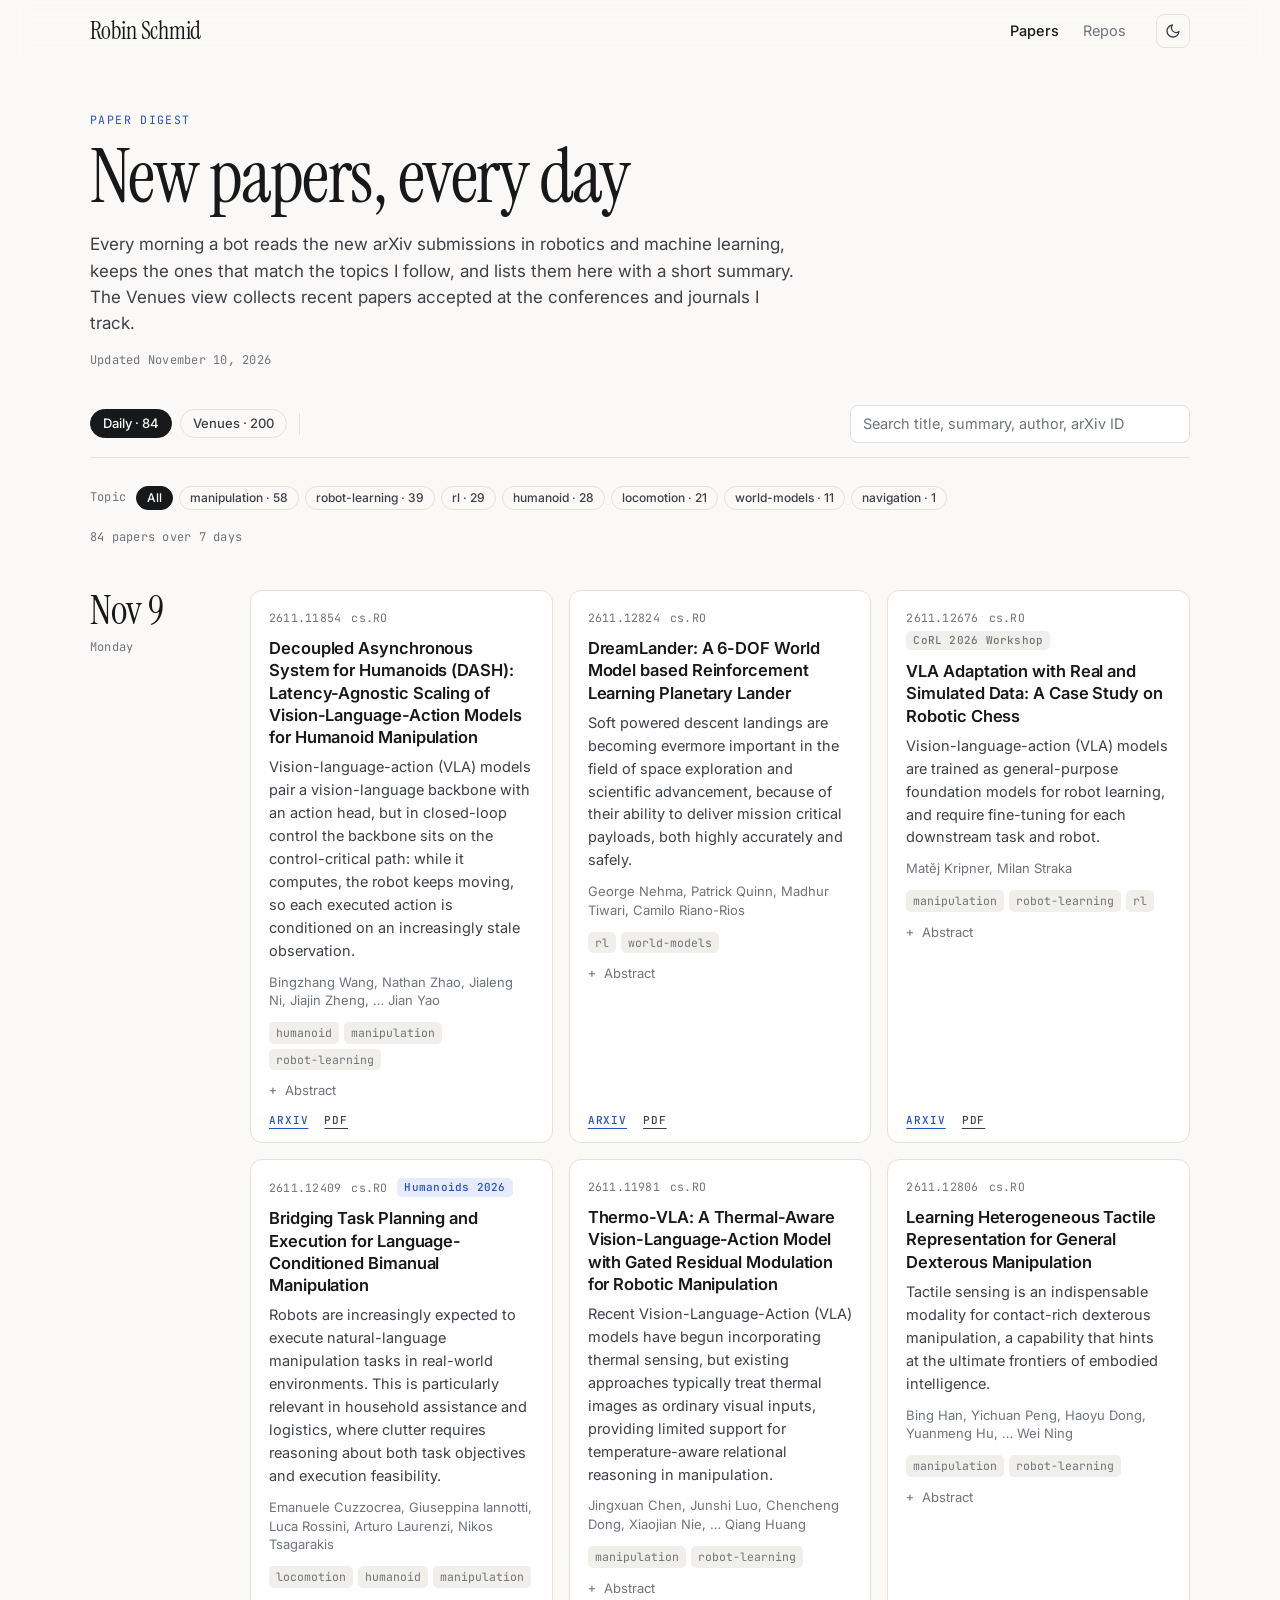
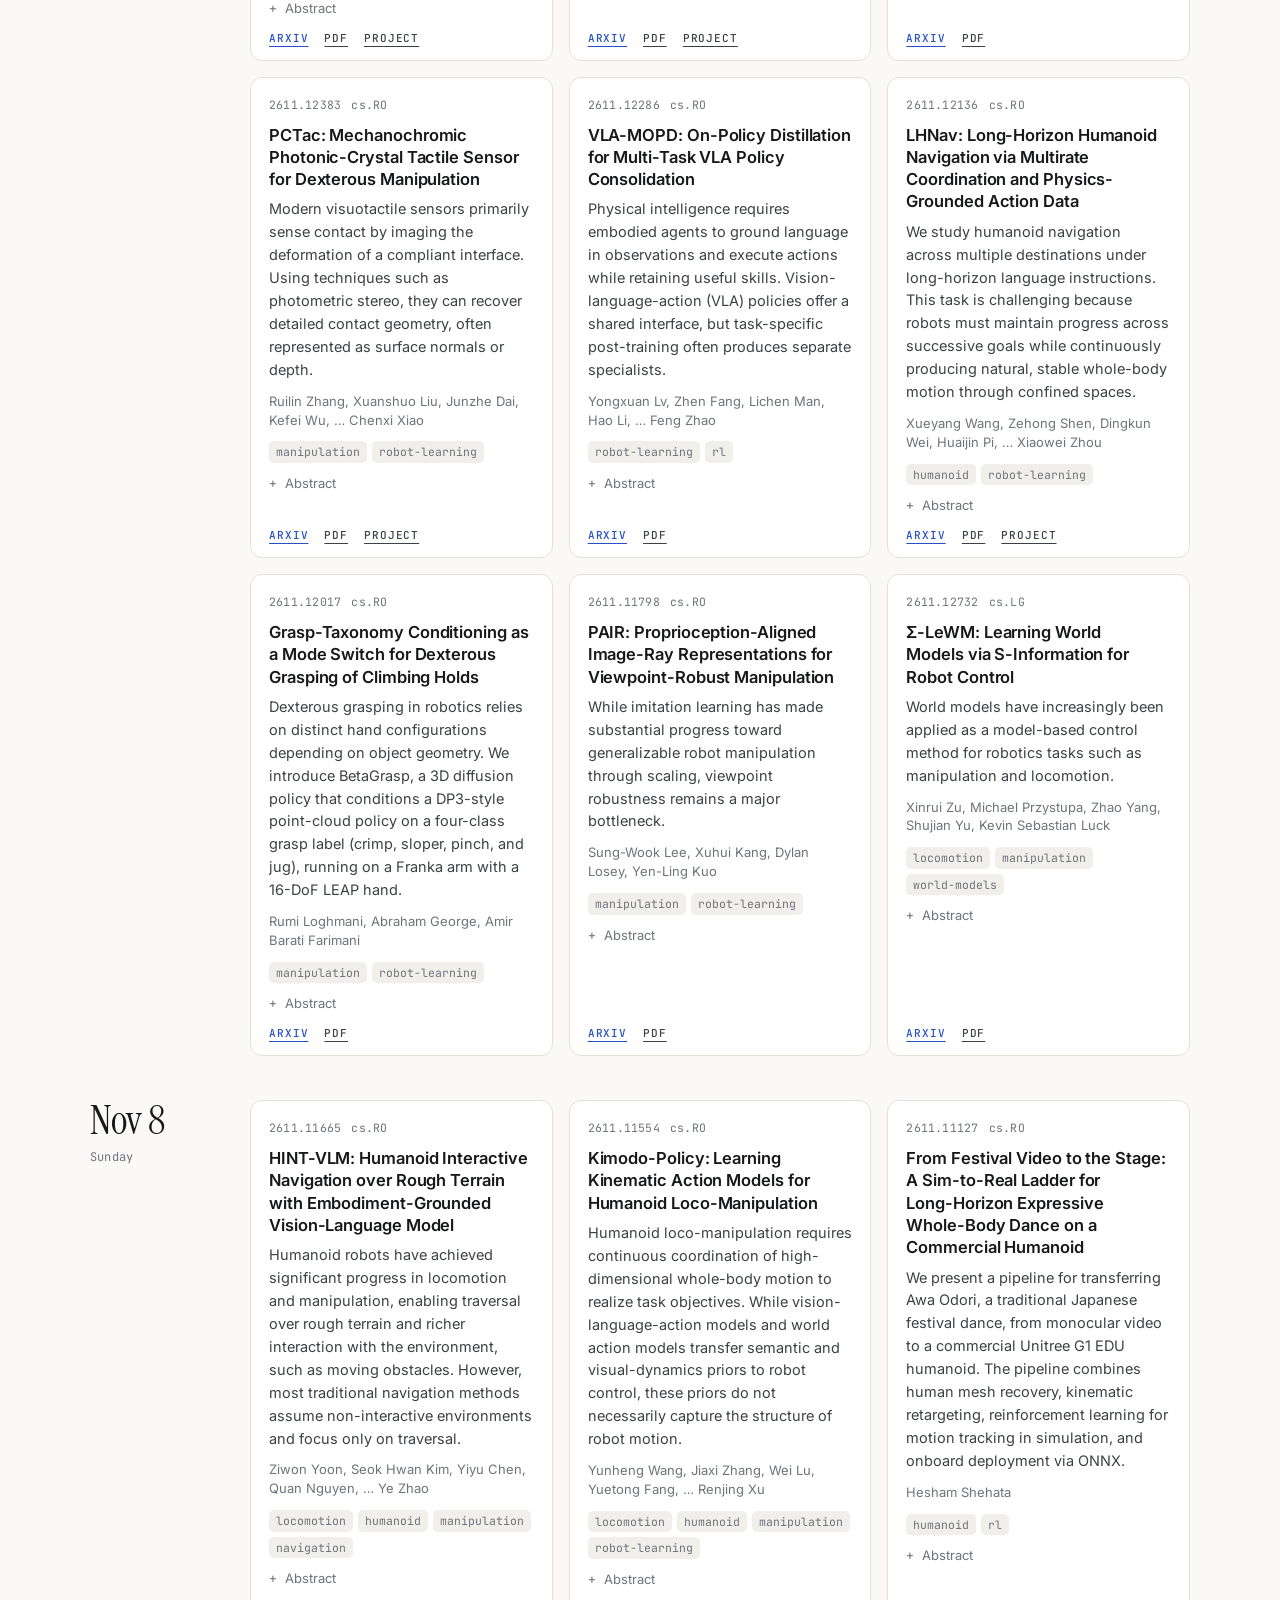
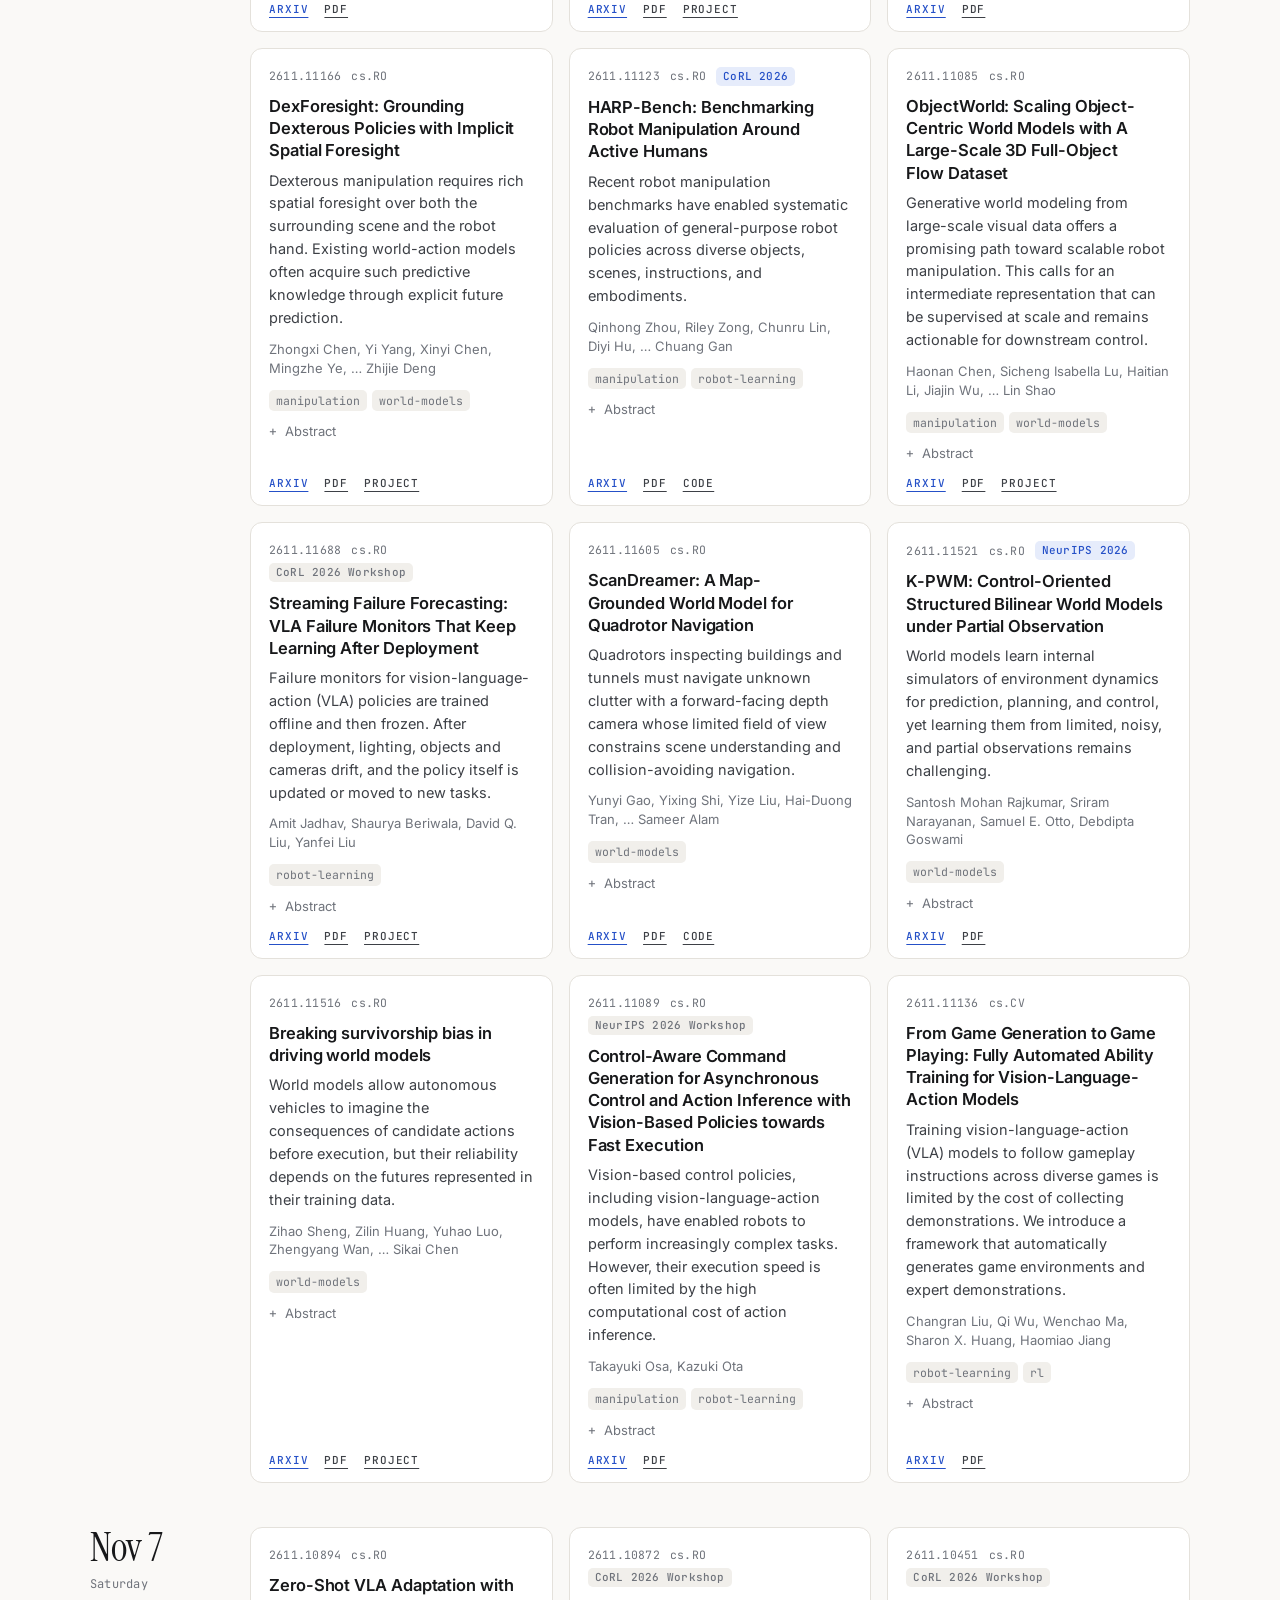
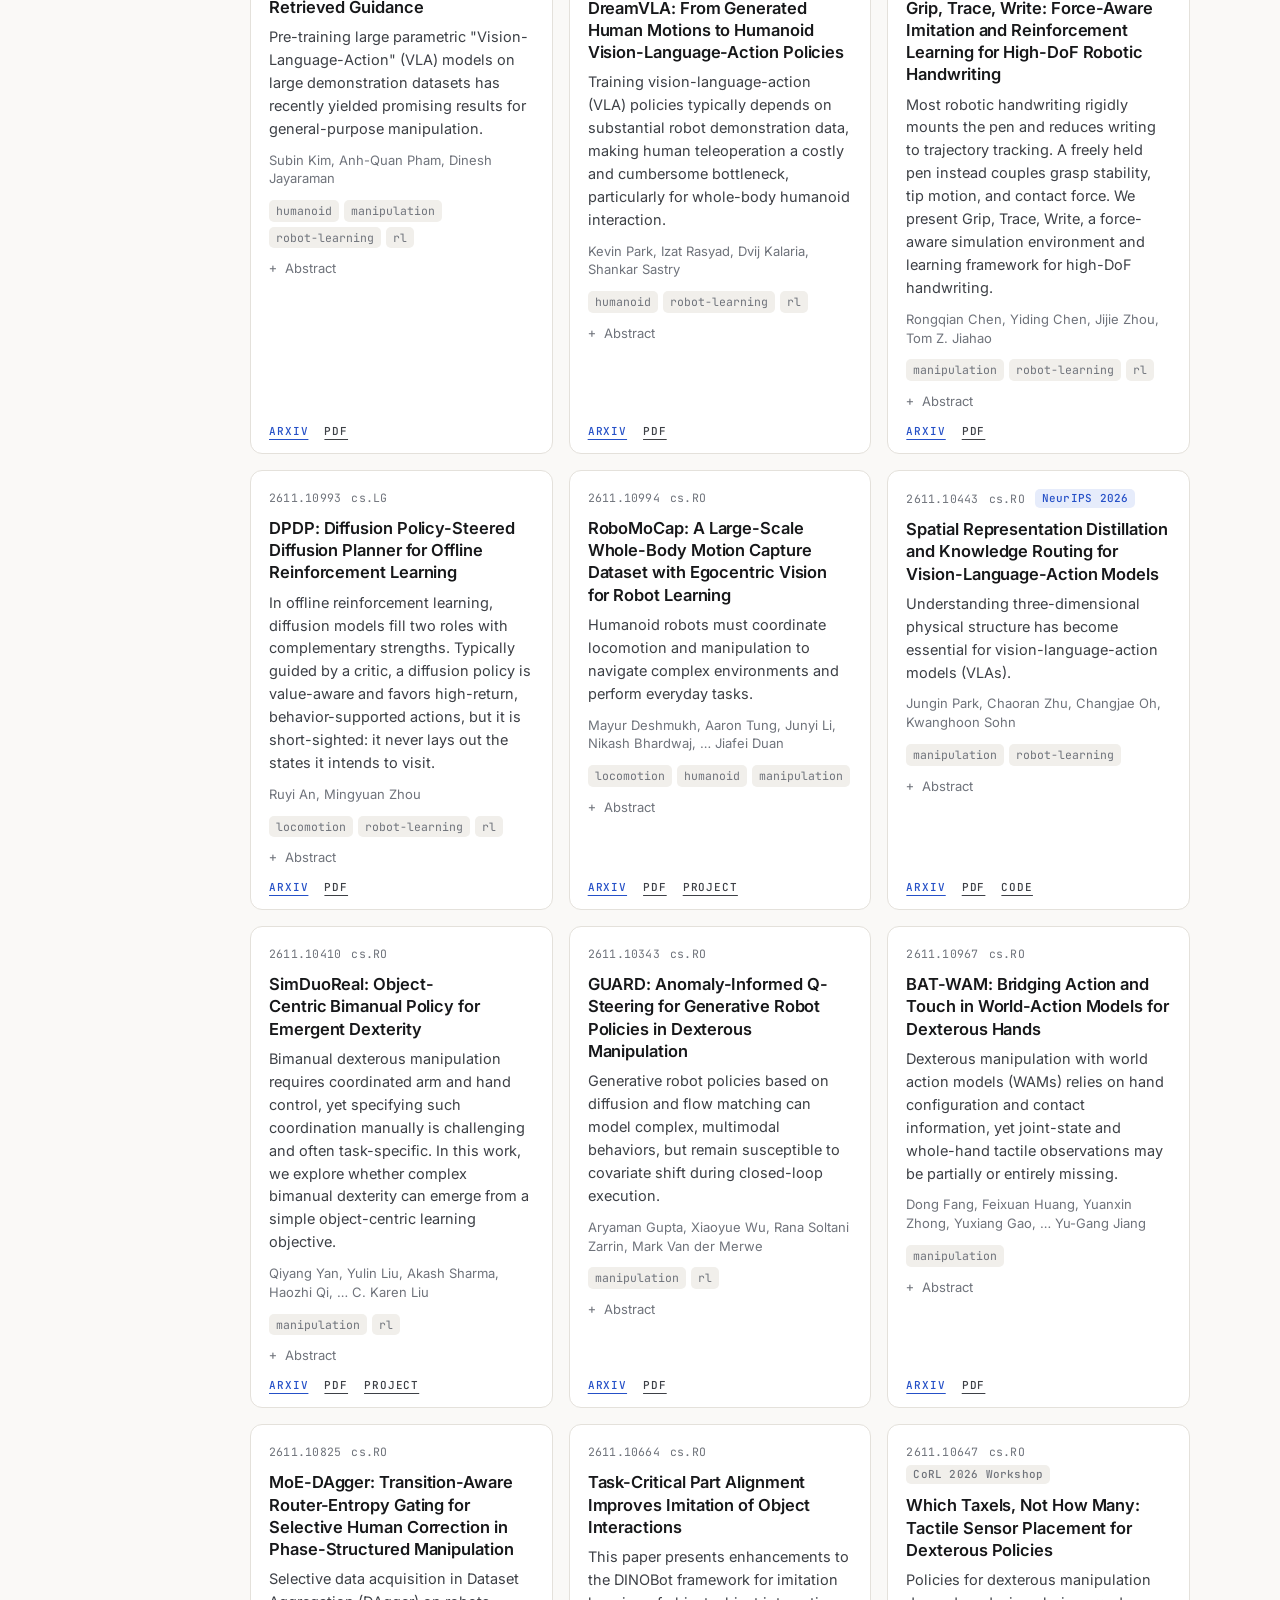
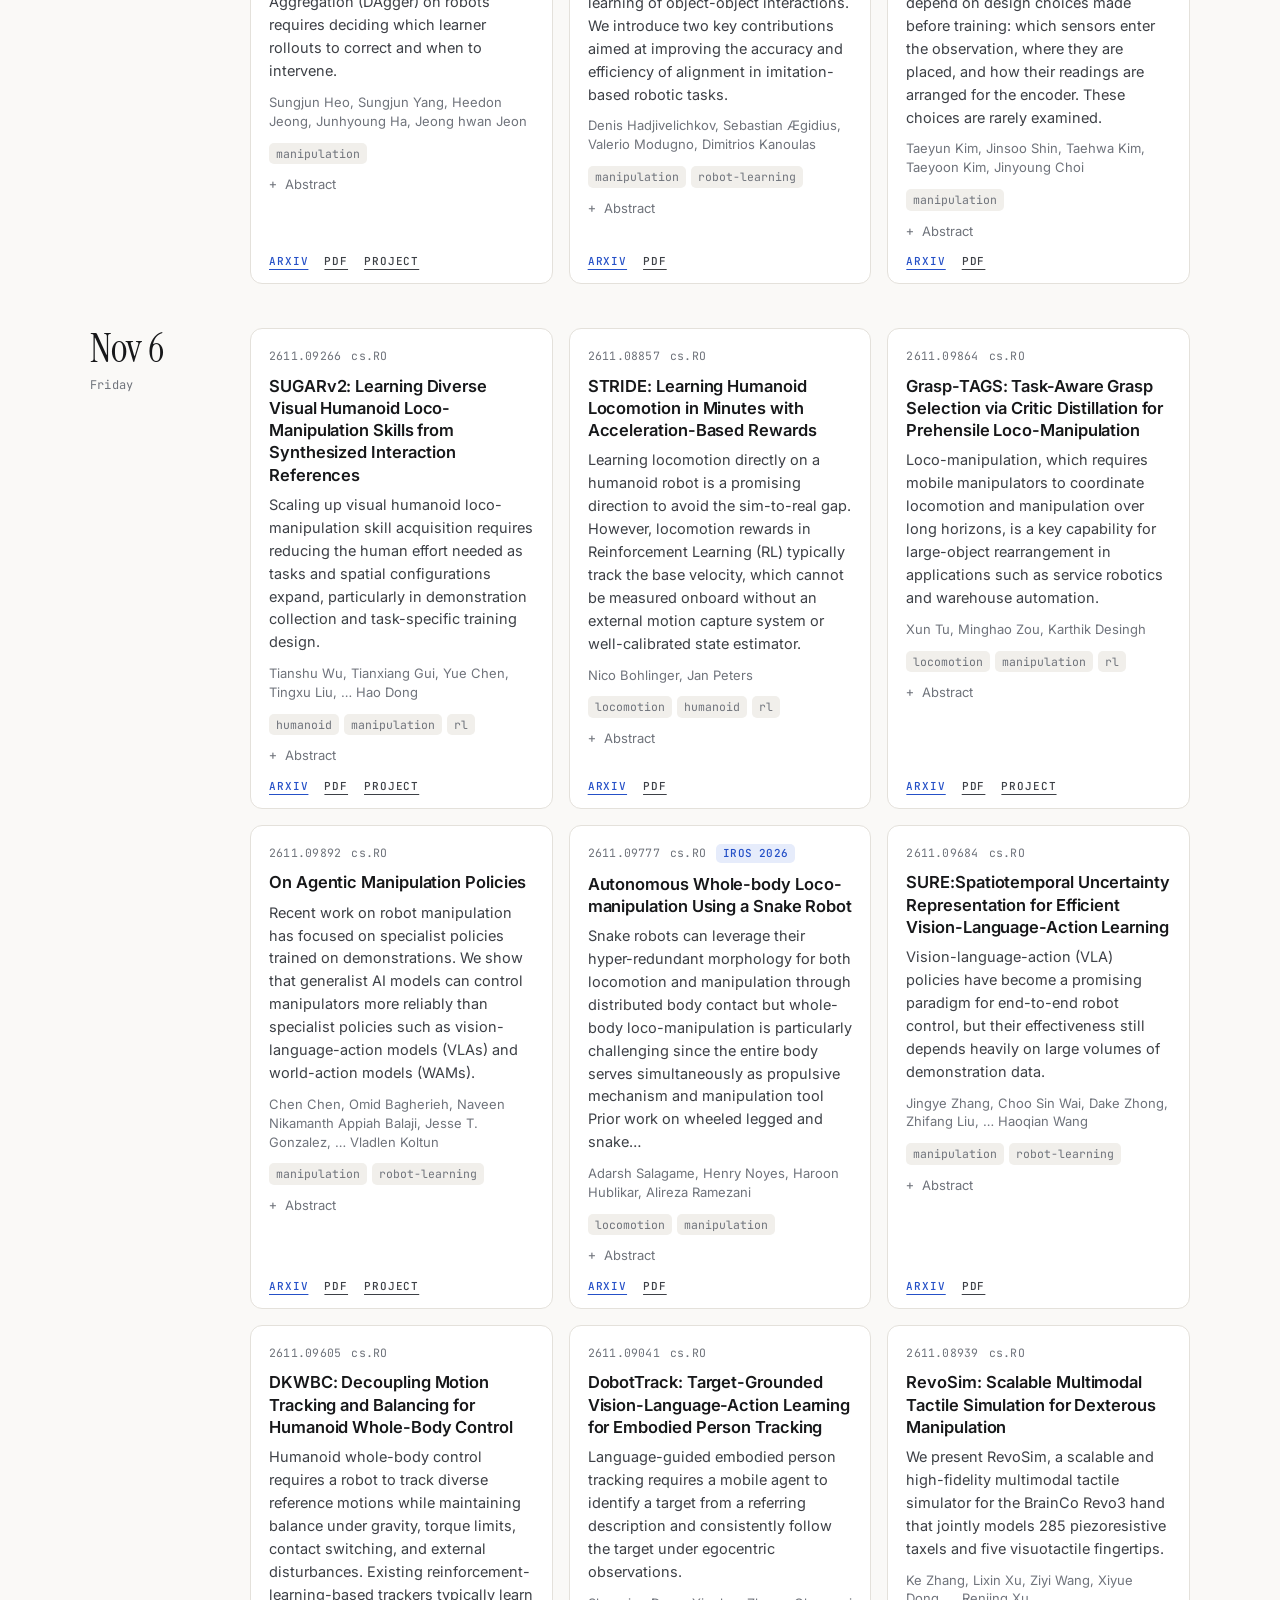
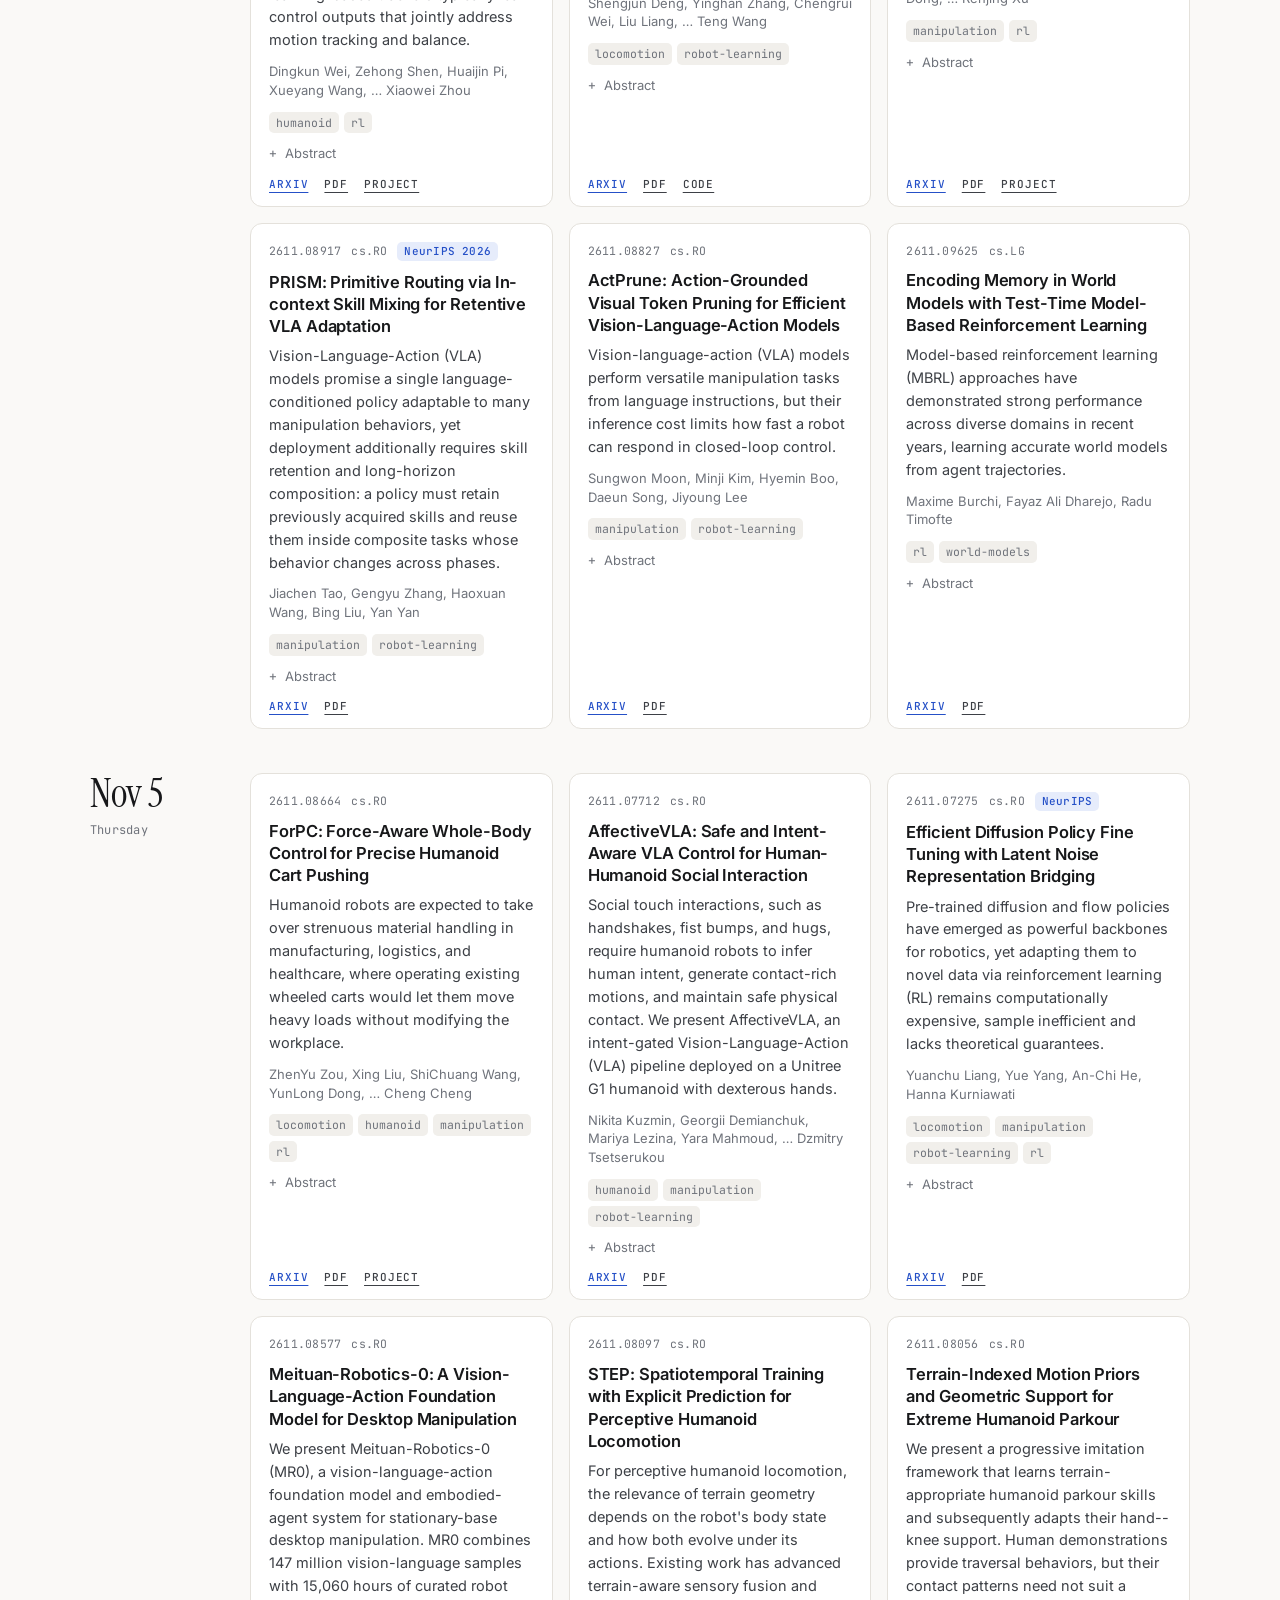
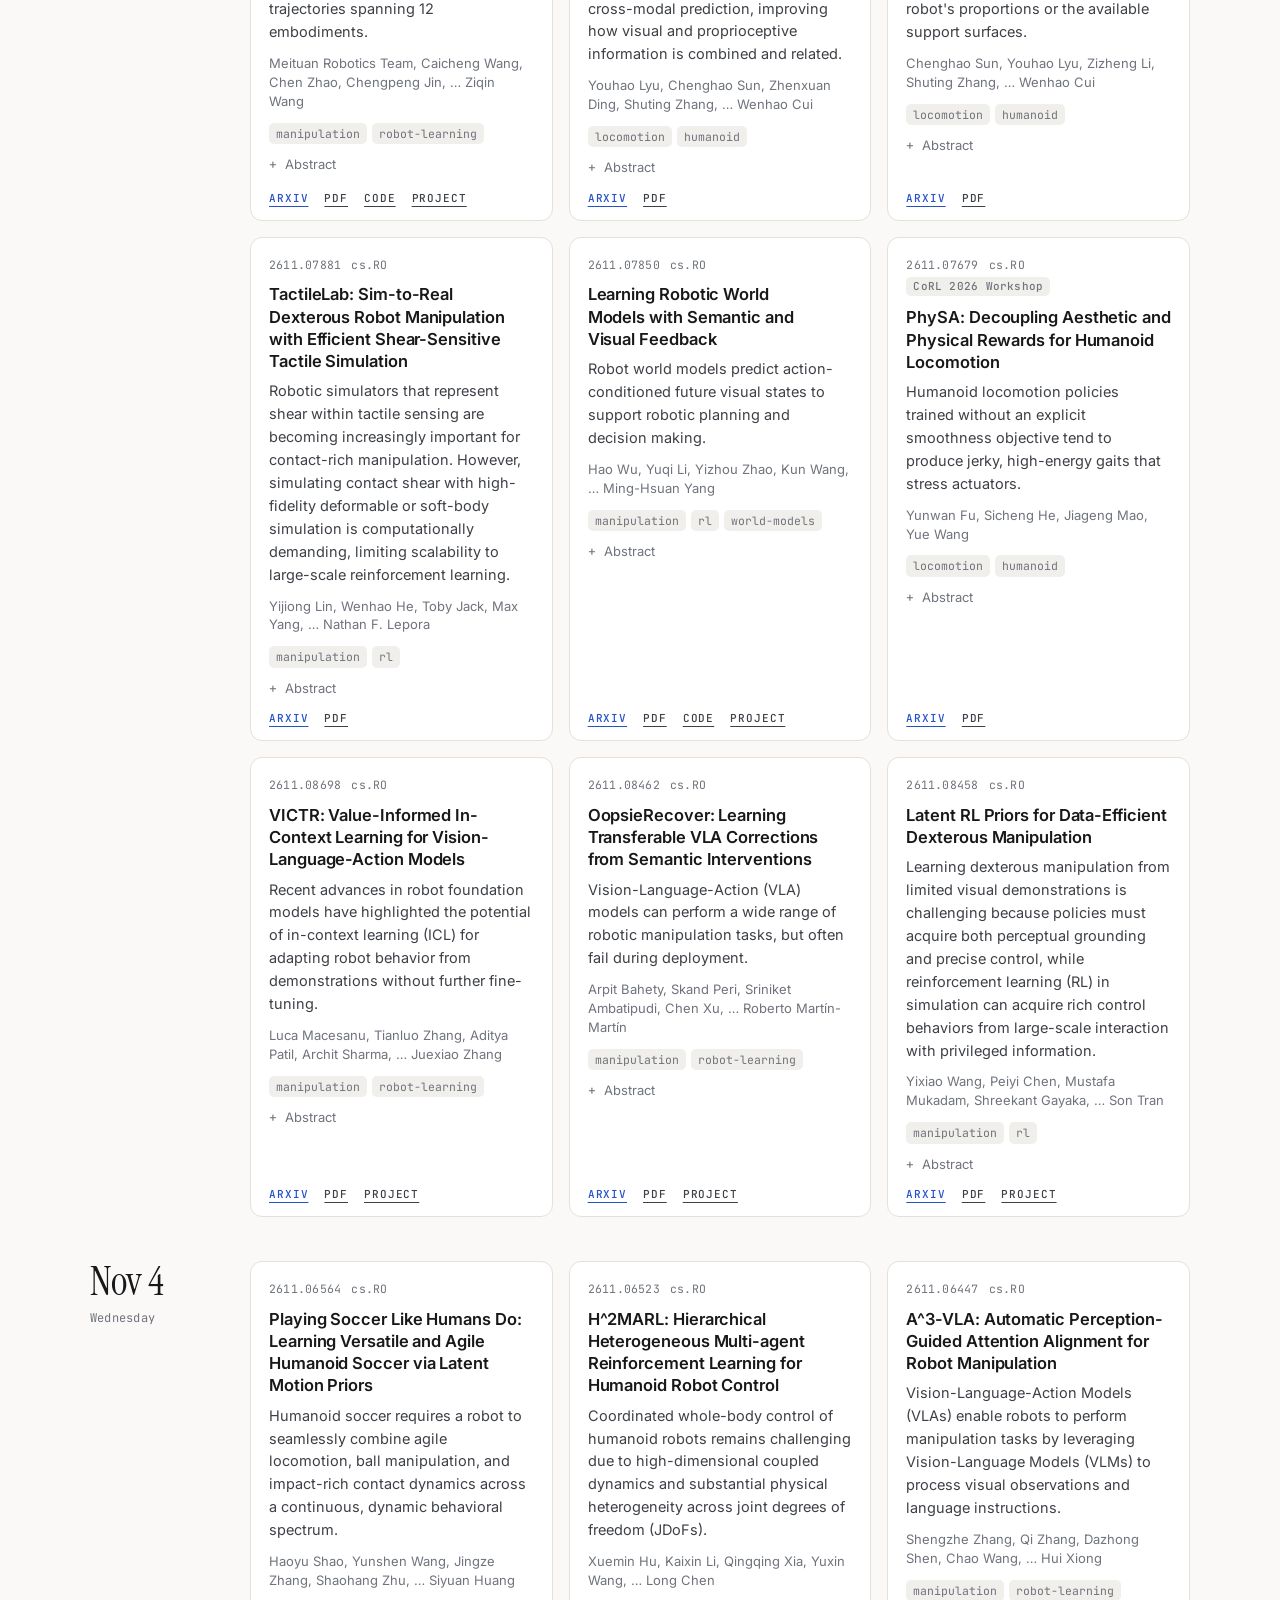
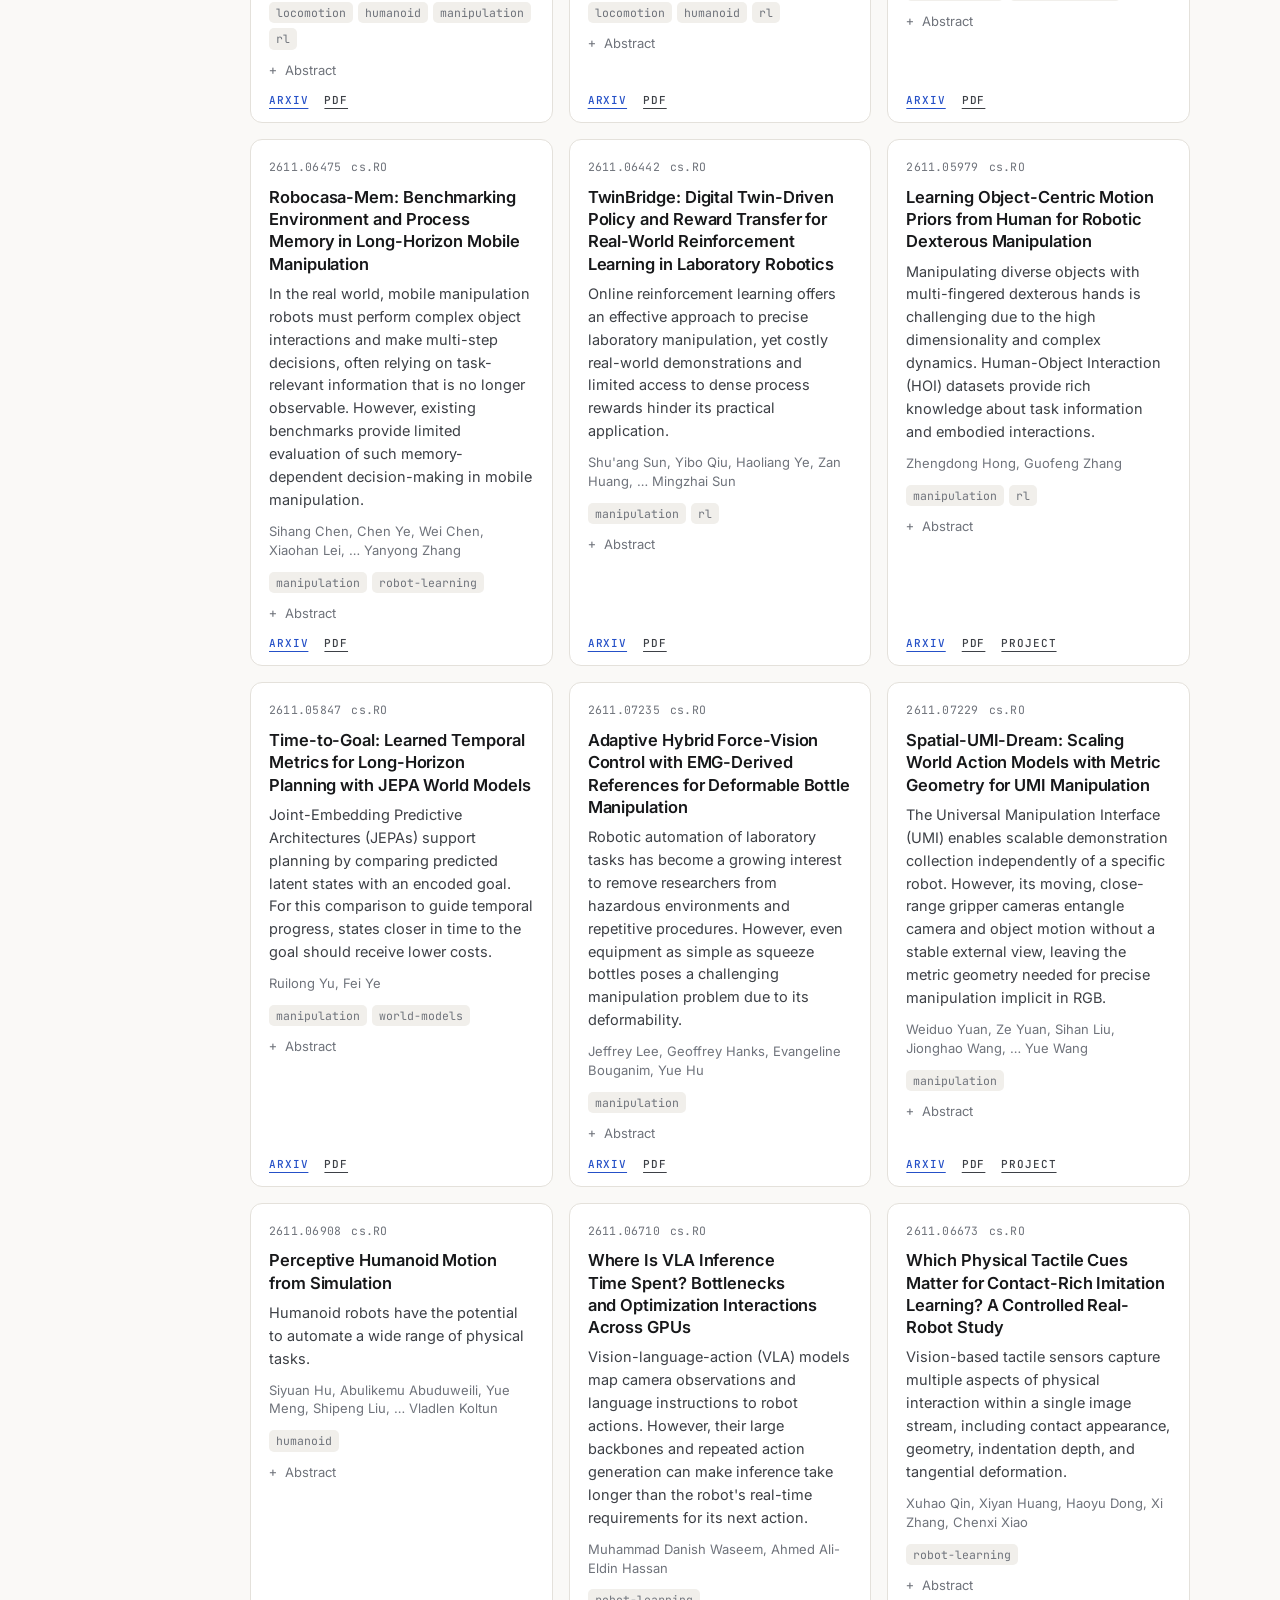
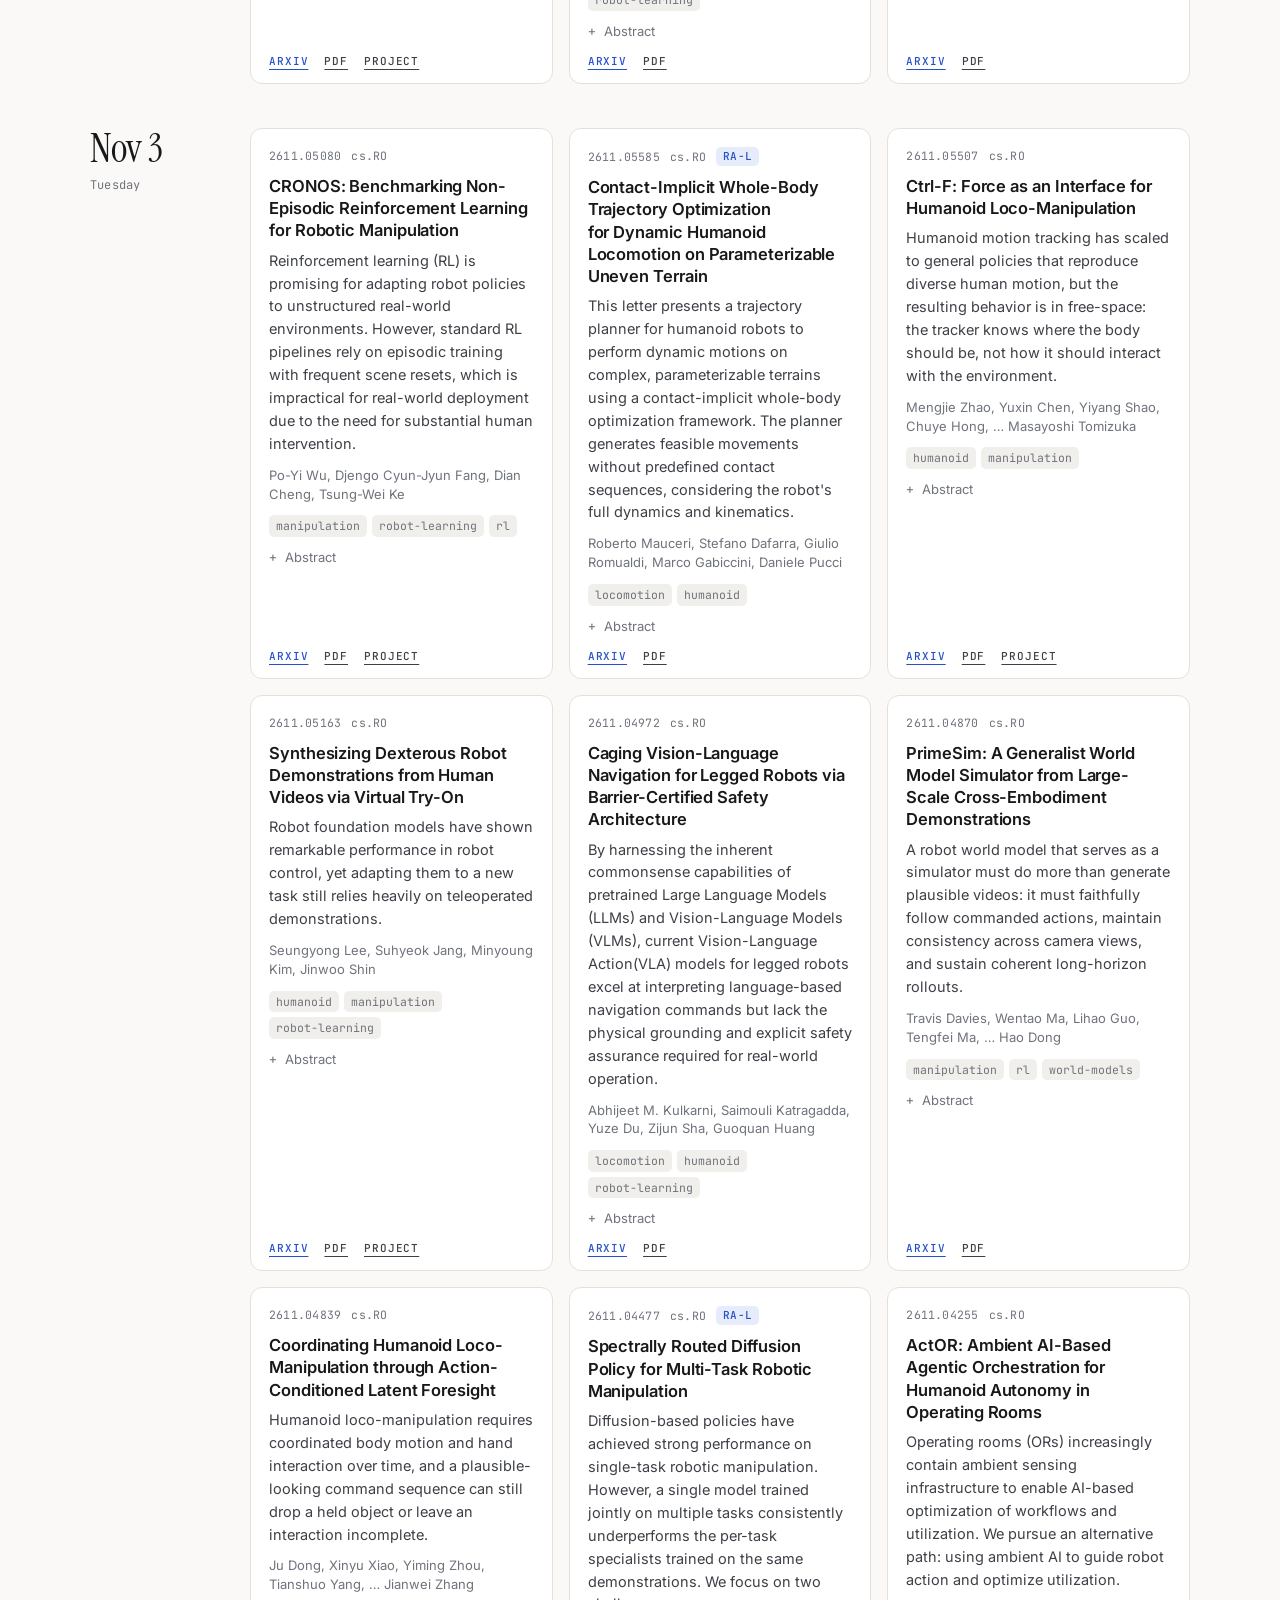
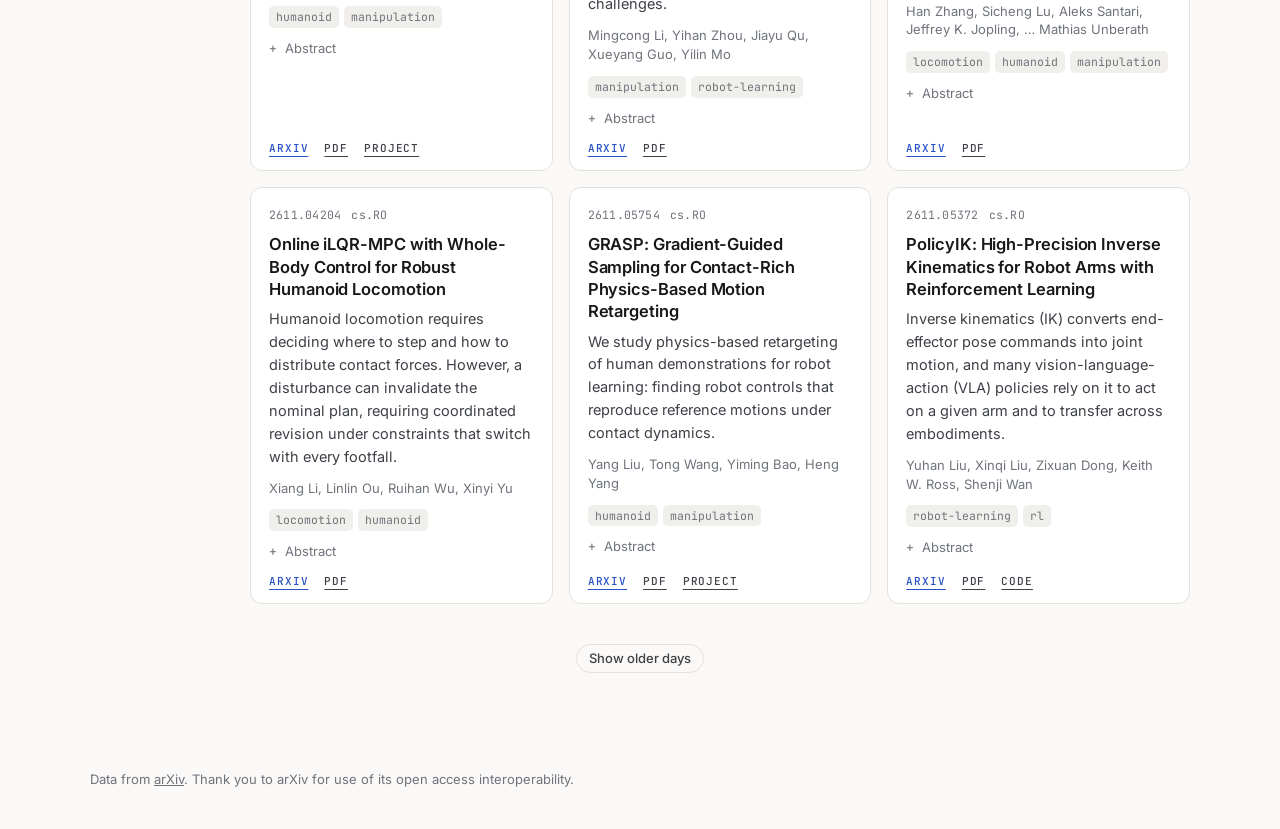
==== site/papers/index.html @ c8ef4461 "Personal website with daily paper digest and repo radar Static site for GitHub Pages: profile page, " ====
<!doctype html>
<html lang="en">
<head>
<meta charset="utf-8">
<meta name="viewport" content="width=device-width, initial-scale=1, viewport-fit=cover">
<title>Paper Digest · Robin Schmid</title>
<meta name="description" content="A daily pick of new robotics and machine-learning papers from arXiv, plus recent papers from selected venues.">
<link rel="icon" href="../assets/favicon.svg" type="image/svg+xml">
<link rel="preconnect" href="https://fonts.googleapis.com">
<link rel="preconnect" href="https://fonts.gstatic.com" crossorigin>
<link rel="stylesheet" href="https://fonts.googleapis.com/css2?family=Inter:wght@400;500;600&family=Instrument+Serif&family=JetBrains+Mono:wght@400;500&display=swap">
<link rel="stylesheet" href="../assets/style.css">
<script src="../assets/site.js"></script>
</head>
<body>
<header class="topbar">
  <div class="inner">
    <a class="brand" href="../">Robin Schmid</a>
    <nav class="nav" aria-label="Main">
      <a href="./" aria-current="page">Papers</a>
      <a href="../repos/">Repos</a>
    </nav>
    <button class="icon-btn" id="theme" type="button" aria-label="Toggle theme"></button>
  </div>
</header>

<main class="digest">
  <header class="head">
    <div class="eyebrow mono">Paper digest</div>
    <h1>New papers, every day</h1>
    <p id="intro">Every morning a bot reads the new arXiv submissions in robotics and machine learning,
      keeps the ones that match the topics I follow, and lists them here with a short summary.
      The Venues view collects recent papers accepted at the conferences and journals I track.</p>
    <div class="updated mono" id="updated"></div>
  </header>

  <div class="tools">
    <button class="chip" data-view="daily" aria-pressed="true">Daily</button>
    <button class="chip" data-view="venues" aria-pressed="false">Venues</button>
    <span class="sep" aria-hidden="true"></span>
    <label class="visually-hidden" for="q">Search papers</label>
    <input type="search" class="search" id="q" autocomplete="off" placeholder="Search title, summary, author, arXiv ID">
  </div>
  <div class="chiprow" id="venuechips" hidden></div>
  <div class="chiprow" id="tagchips"></div>
  <p class="count mono" id="count"></p>

  <div id="list"><p class="note">Loading…</p></div>
  <button class="chip more" id="more" hidden>Show older days</button>
</main>

<footer class="site">
  Data from <a href="https://arxiv.org">arXiv</a>. Thank you to arXiv for use of its open access interoperability.
</footer>

<script src="../assets/papers.js"></script>
</body>
</html>
---- site/assets/style.css ----
/* robinschmid.xyz — shared styles */

:root {
  --bg: #faf9f7;
  --bg-2: #f1efeb;
  --card: #ffffff;
  --ink: #17181a;
  --ink-2: #3d4046;
  --mute: #6f737b;
  --line: #e4e1db;
  --accent: #2550c7;
  --accent-soft: #e6ecfb;
  --good: #1d7a4a;
  --serif: "Instrument Serif", ui-serif, Georgia, serif;
  --sans: "Inter", ui-sans-serif, system-ui, -apple-system, "Segoe UI", sans-serif;
  --mono: "JetBrains Mono", ui-monospace, SFMono-Regular, Menlo, monospace;
  --side: clamp(16px, 4vw, 40px);
  --max: 1180px;
  color-scheme: light;
}

@media (prefers-color-scheme: dark) {
  :root:not([data-theme="light"]) {
    --bg: #0e0f11;
    --bg-2: #17191c;
    --card: #141619;
    --ink: #ececec;
    --ink-2: #c3c6cc;
    --mute: #8b9099;
    --line: #262a30;
    --accent: #8fb0ff;
    --accent-soft: #1b2440;
    --good: #5fd39a;
    color-scheme: dark;
  }
}
:root[data-theme="dark"] {
  --bg: #0e0f11;
  --bg-2: #17191c;
  --card: #141619;
  --ink: #ececec;
  --ink-2: #c3c6cc;
  --mute: #8b9099;
  --line: #262a30;
  --accent: #8fb0ff;
  --accent-soft: #1b2440;
  --good: #5fd39a;
  color-scheme: dark;
}

*, *::before, *::after { box-sizing: border-box; }
html { -webkit-text-size-adjust: 100%; }
body {
  margin: 0;
  background: var(--bg);
  color: var(--ink);
  font: 400 16px/1.55 var(--sans);
  -webkit-font-smoothing: antialiased;
}
a { color: inherit; }
img { max-width: 100%; }
.mono { font-family: var(--mono); font-size: 12px; letter-spacing: .02em; }
.visually-hidden { position: absolute; width: 1px; height: 1px; overflow: hidden; clip: rect(0 0 0 0); white-space: nowrap; }

/* ---------- top bar */
.topbar {
  position: sticky; top: 0; z-index: 10;
  background: color-mix(in srgb, var(--bg) 85%, transparent);
  backdrop-filter: saturate(1.4) blur(12px);
  -webkit-backdrop-filter: saturate(1.4) blur(12px);
  border-bottom: 1px solid transparent;
}
.topbar.scrolled { border-bottom-color: var(--line); }
.topbar .inner {
  max-width: var(--max); margin: 0 auto; padding: 14px var(--side);
  display: flex; align-items: center; gap: 20px;
}
.brand { font: 400 24px/1 var(--serif); text-decoration: none; letter-spacing: -.01em; margin-right: auto; }
.nav { display: flex; gap: 4px; }
.nav a {
  text-decoration: none; color: var(--mute); padding: 6px 10px; border-radius: 6px; font-size: 14.5px;
}
.nav a:hover { color: var(--ink); background: var(--bg-2); }
.nav a[aria-current="page"] { color: var(--ink); font-weight: 500; }
.icon-btn {
  display: inline-grid; place-items: center; width: 34px; height: 34px; border-radius: 8px;
  border: 1px solid var(--line); background: transparent; color: var(--ink-2); cursor: pointer;
}
.icon-btn:hover { color: var(--ink); background: var(--bg-2); }
.icon-btn svg { width: 16px; height: 16px; }
@media (max-width: 480px) {
  .topbar .inner { gap: 8px; }
  .brand { font-size: 20px; }
  .nav a { padding: 6px 7px; font-size: 14px; }
}

/* ---------- home */
.home {
  min-height: calc(100vh - 64px); min-height: calc(100svh - 64px);
  display: grid; place-items: center; padding: 48px var(--side) 72px;
}
.profile { text-align: center; max-width: 560px; }
.avatar {
  width: 168px; height: 168px; border-radius: 50%; object-fit: cover; display: block; margin: 0 auto;
  background: var(--bg-2); box-shadow: 0 0 0 1px var(--line), 0 18px 40px -24px rgb(0 0 0 / .45);
}
.profile h1 { margin: 28px 0 0; font: 400 clamp(44px, 9vw, 64px)/1 var(--serif); letter-spacing: -.02em; }
.profile .role { margin: 14px 0 0; color: var(--ink-2); font-size: 17px; }
.profile .where { margin: 6px 0 0; color: var(--mute); font-size: 15px; }
.links { display: flex; flex-wrap: wrap; justify-content: center; gap: 10px; margin-top: 28px; padding: 0; list-style: none; }
.links a {
  display: inline-grid; place-items: center; width: 44px; height: 44px; border-radius: 50%;
  border: 1px solid var(--line); color: var(--ink-2); background: var(--card);
  transition: color .15s, border-color .15s, transform .15s;
}
.links a:hover { color: var(--accent); border-color: var(--accent); transform: translateY(-2px); }
.links svg { width: 19px; height: 19px; fill: currentColor; }
.feeds { display: flex; flex-wrap: wrap; justify-content: center; gap: 10px 22px; margin-top: 40px; }
.feeds a { color: var(--mute); text-decoration: none; font-size: 14.5px; }
.feeds a:hover { color: var(--ink); }
.feeds a span { color: var(--accent); }

/* ---------- digest pages */
main.digest { max-width: var(--max); margin: 0 auto; padding: 48px var(--side) 96px; }
.head .eyebrow { color: var(--accent); text-transform: uppercase; letter-spacing: .12em; font-size: 11.5px; }
.head h1 { margin: 10px 0 0; font: 400 clamp(40px, 7vw, 76px)/1 var(--serif); letter-spacing: -.02em; text-wrap: balance; }
.head p { margin: 16px 0 0; color: var(--ink-2); max-width: 64ch; font-size: 17px; }
.head .updated { margin-top: 14px; color: var(--mute); }

.tools {
  display: flex; flex-wrap: wrap; gap: 8px; align-items: center;
  margin-top: 36px; padding-bottom: 14px; border-bottom: 1px solid var(--line);
}
.tools .sep { width: 1px; height: 22px; background: var(--line); margin: 0 4px; }
.search {
  margin-left: auto; flex: 1 1 220px; max-width: 340px; background: var(--card); border: 1px solid var(--line);
  color: var(--ink); border-radius: 8px; padding: 9px 12px; font: 400 14.5px/1.2 var(--sans);
}
.search::placeholder { color: var(--mute); }
.search:focus { outline: 2px solid var(--accent); outline-offset: -1px; border-color: transparent; }
.chiprow { display: flex; flex-wrap: wrap; gap: 6px; padding-top: 14px; }
.chiprow .label { color: var(--mute); margin-right: 4px; align-self: center; }
.chip {
  font: 500 13px/1 var(--sans); color: var(--ink-2); background: transparent;
  border: 1px solid var(--line); border-radius: 999px; padding: 7px 12px; cursor: pointer; white-space: nowrap;
}
.chip:hover { border-color: var(--mute); color: var(--ink); }
.chip[aria-pressed="true"] { background: var(--ink); color: var(--bg); border-color: var(--ink); }
.chip.small { font-size: 12px; padding: 5px 10px; }
.count { color: var(--mute); margin: 18px 0 0; }
.note { color: var(--mute); padding: 40px 0; }

.group { display: grid; grid-template-columns: 132px minmax(0, 1fr); gap: 28px; padding-top: 44px; }
.group > header { position: sticky; top: 84px; align-self: start; }
.group .big { font: 400 40px/1 var(--serif); color: var(--ink); letter-spacing: -.01em; }
.group .small { margin-top: 8px; color: var(--mute); }
.cards { display: grid; grid-template-columns: repeat(auto-fill, minmax(min(100%, 300px), 1fr)); gap: 16px; }
@media (max-width: 760px) {
  main.digest { padding-top: 32px; }
  .group { grid-template-columns: 1fr; gap: 14px; padding-top: 32px; }
  .group > header { position: static; display: flex; align-items: baseline; gap: 12px; border-bottom: 1px solid var(--line); padding-bottom: 8px; }
  .group .big { font-size: 30px; }
  .group .small { margin: 0; }
  .search { margin-left: 0; max-width: none; }
  .tools .sep { display: none; }
}

.card {
  display: flex; flex-direction: column; min-width: 0;
  background: var(--card); border: 1px solid var(--line); border-radius: 12px; padding: 18px 18px 16px;
}
.card .meta { display: flex; flex-wrap: wrap; align-items: center; gap: 4px 10px; color: var(--mute); font-size: 11.5px; }
.badge {
  font: 500 11px/1 var(--mono); padding: 4px 7px; border-radius: 5px;
  background: var(--accent-soft); color: var(--accent); letter-spacing: .02em;
}
.badge.muted { background: var(--bg-2); color: var(--mute); }
.rel { color: var(--good); }
.card h3 { margin: 10px 0 0; font: 600 16.5px/1.35 var(--sans); text-wrap: pretty; letter-spacing: -.005em; }
.card h3 a { text-decoration: none; }
.card h3 a:hover { text-decoration: underline; text-underline-offset: 3px; }
.card .summary { margin: 8px 0 0; color: var(--ink-2); font-size: 14.5px; line-height: 1.58; }
.card .auth { margin: 10px 0 0; color: var(--mute); font-size: 13px; line-height: 1.45; }
.card .tags { display: flex; flex-wrap: wrap; gap: 5px; margin-top: 12px; }
.tag {
  font: 400 11.5px/1 var(--mono); color: var(--mute); background: var(--bg-2);
  border: 0; border-radius: 5px; padding: 5px 7px; cursor: pointer;
}
.tag:hover { color: var(--ink); }
.tag.on { background: var(--accent-soft); color: var(--accent); }
.card details { margin-top: 10px; }
.card summary { cursor: pointer; color: var(--mute); font-size: 13px; list-style: none; }
.card summary::-webkit-details-marker { display: none; }
.card summary::before { content: "+ "; font-family: var(--mono); }
.card details[open] summary::before { content: "− "; }
.card details p { margin: 8px 0 0; font-size: 13.5px; color: var(--ink-2); line-height: 1.6; }
.card .plinks { display: flex; flex-wrap: wrap; gap: 6px 16px; margin-top: auto; padding-top: 14px; }
.card .plinks a {
  font: 500 11px/1 var(--mono); letter-spacing: .08em; text-transform: uppercase;
  text-underline-offset: 4px; color: var(--ink-2);
}
.card .plinks a.primary { color: var(--accent); }
.card .plinks a:hover { color: var(--ink); }
.more { display: block; margin: 40px auto 0; }

/* repo cards */
.repo .top { display: flex; align-items: center; gap: 10px; min-width: 0; }
.repo .top img { width: 28px; height: 28px; border-radius: 7px; flex: none; background: var(--bg-2); }
.repo h3 { margin: 0; font: 500 14.5px/1.3 var(--mono); overflow-wrap: anywhere; }
.repo h3 .owner { color: var(--mute); font-weight: 400; }
.repo .stats { display: flex; flex-wrap: wrap; gap: 6px 14px; margin-top: 12px; color: var(--mute); font-size: 12.5px; }
.repo .stats .gain { color: var(--good); font-weight: 500; }
.repo .stats .lang::before {
  content: ""; display: inline-block; width: 8px; height: 8px; border-radius: 50%;
  background: var(--lang, var(--mute)); margin-right: 6px; vertical-align: 0;
}
.repo .from { margin: 10px 0 0; font-size: 13px; color: var(--mute); }
.repo .from a { color: var(--ink-2); }
.repos-grid { padding-top: 28px; }

footer.site { max-width: var(--max); margin: 0 auto; padding: 0 var(--side) 40px; color: var(--mute); font-size: 13px; }
footer.site a { color: var(--mute); }
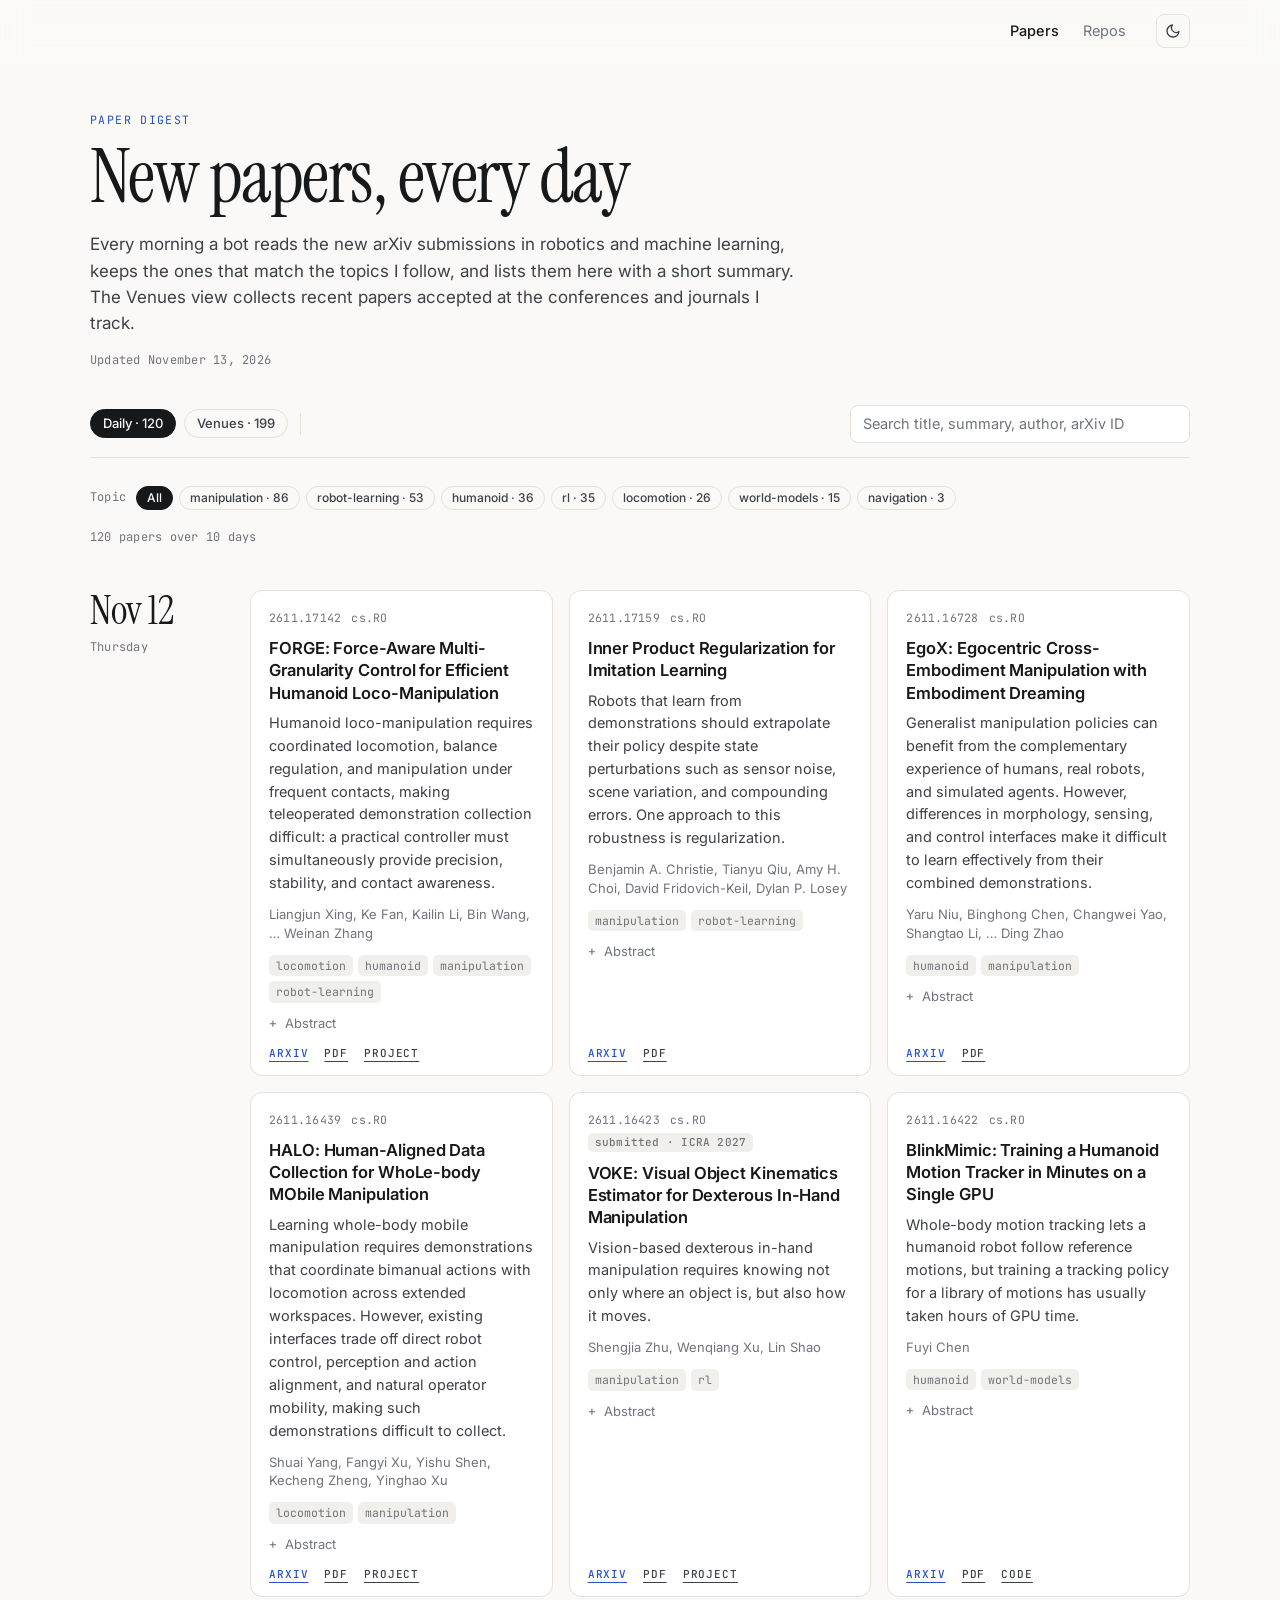
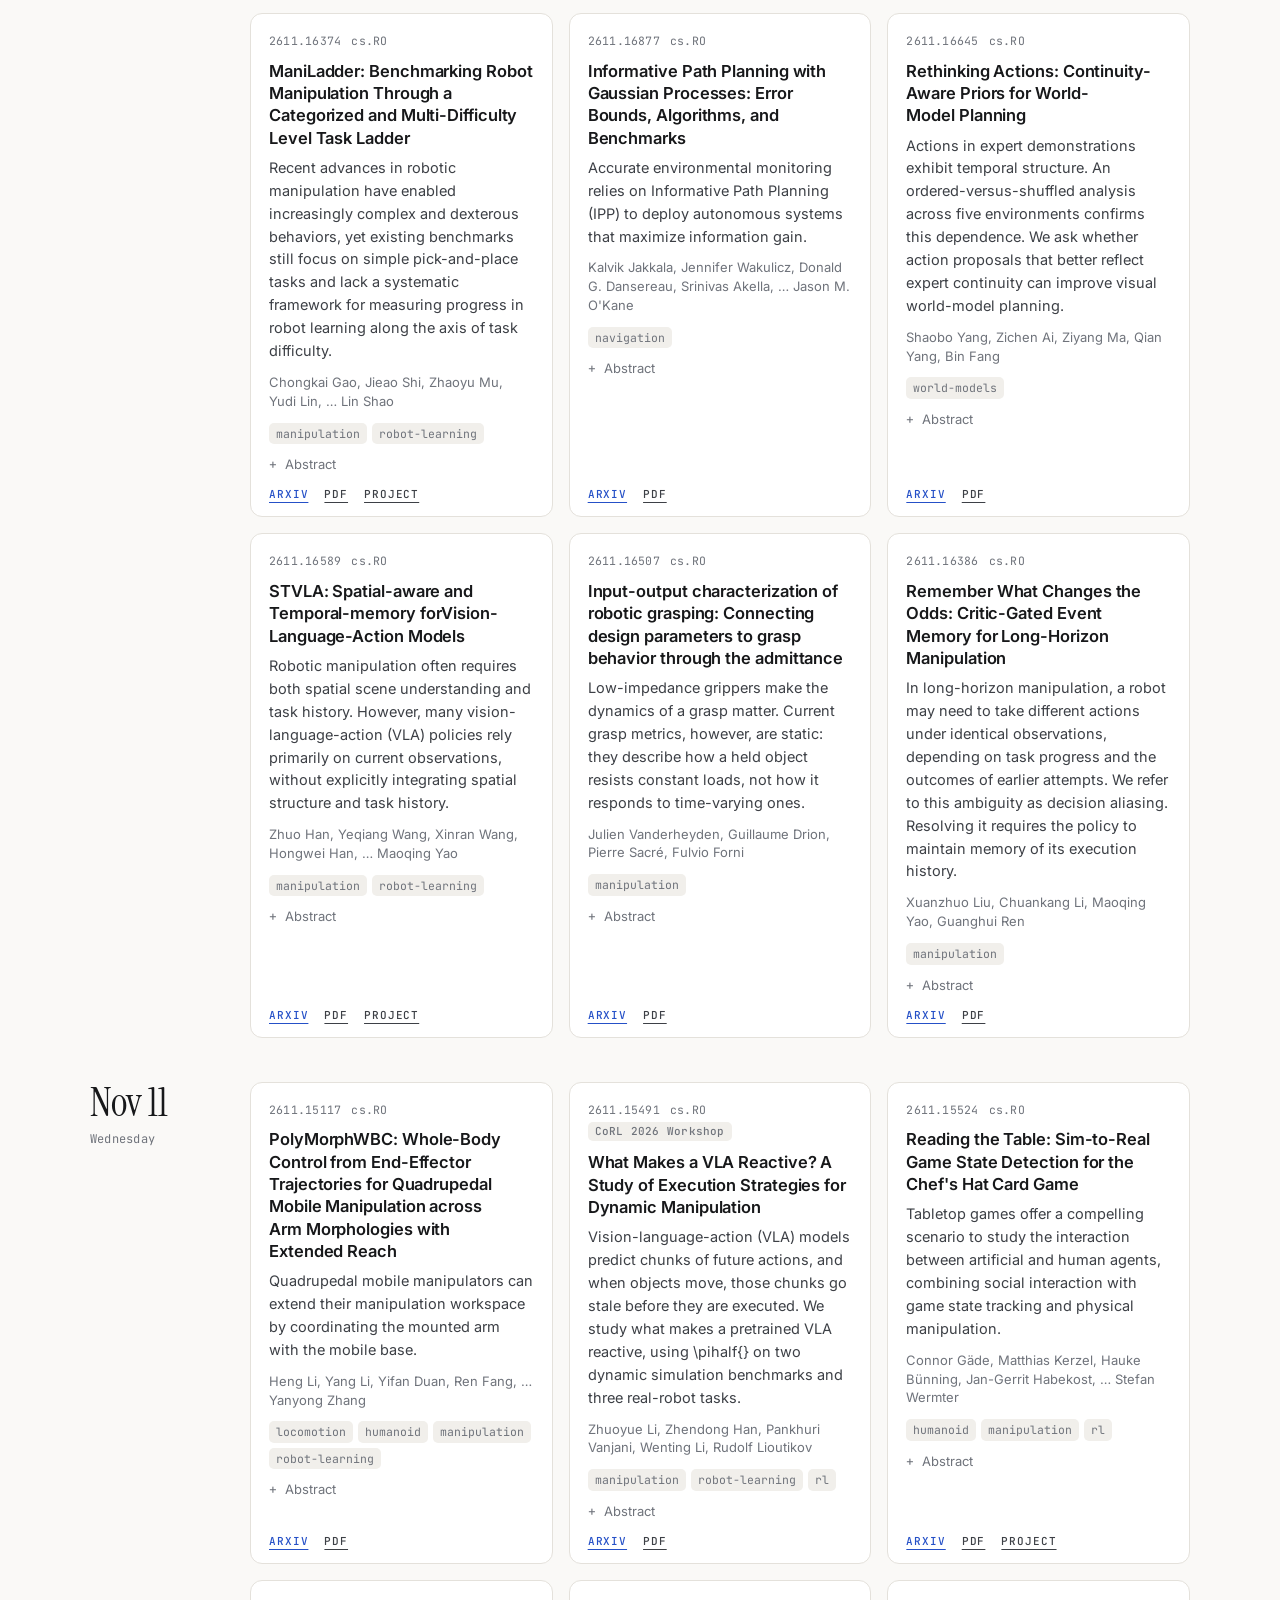
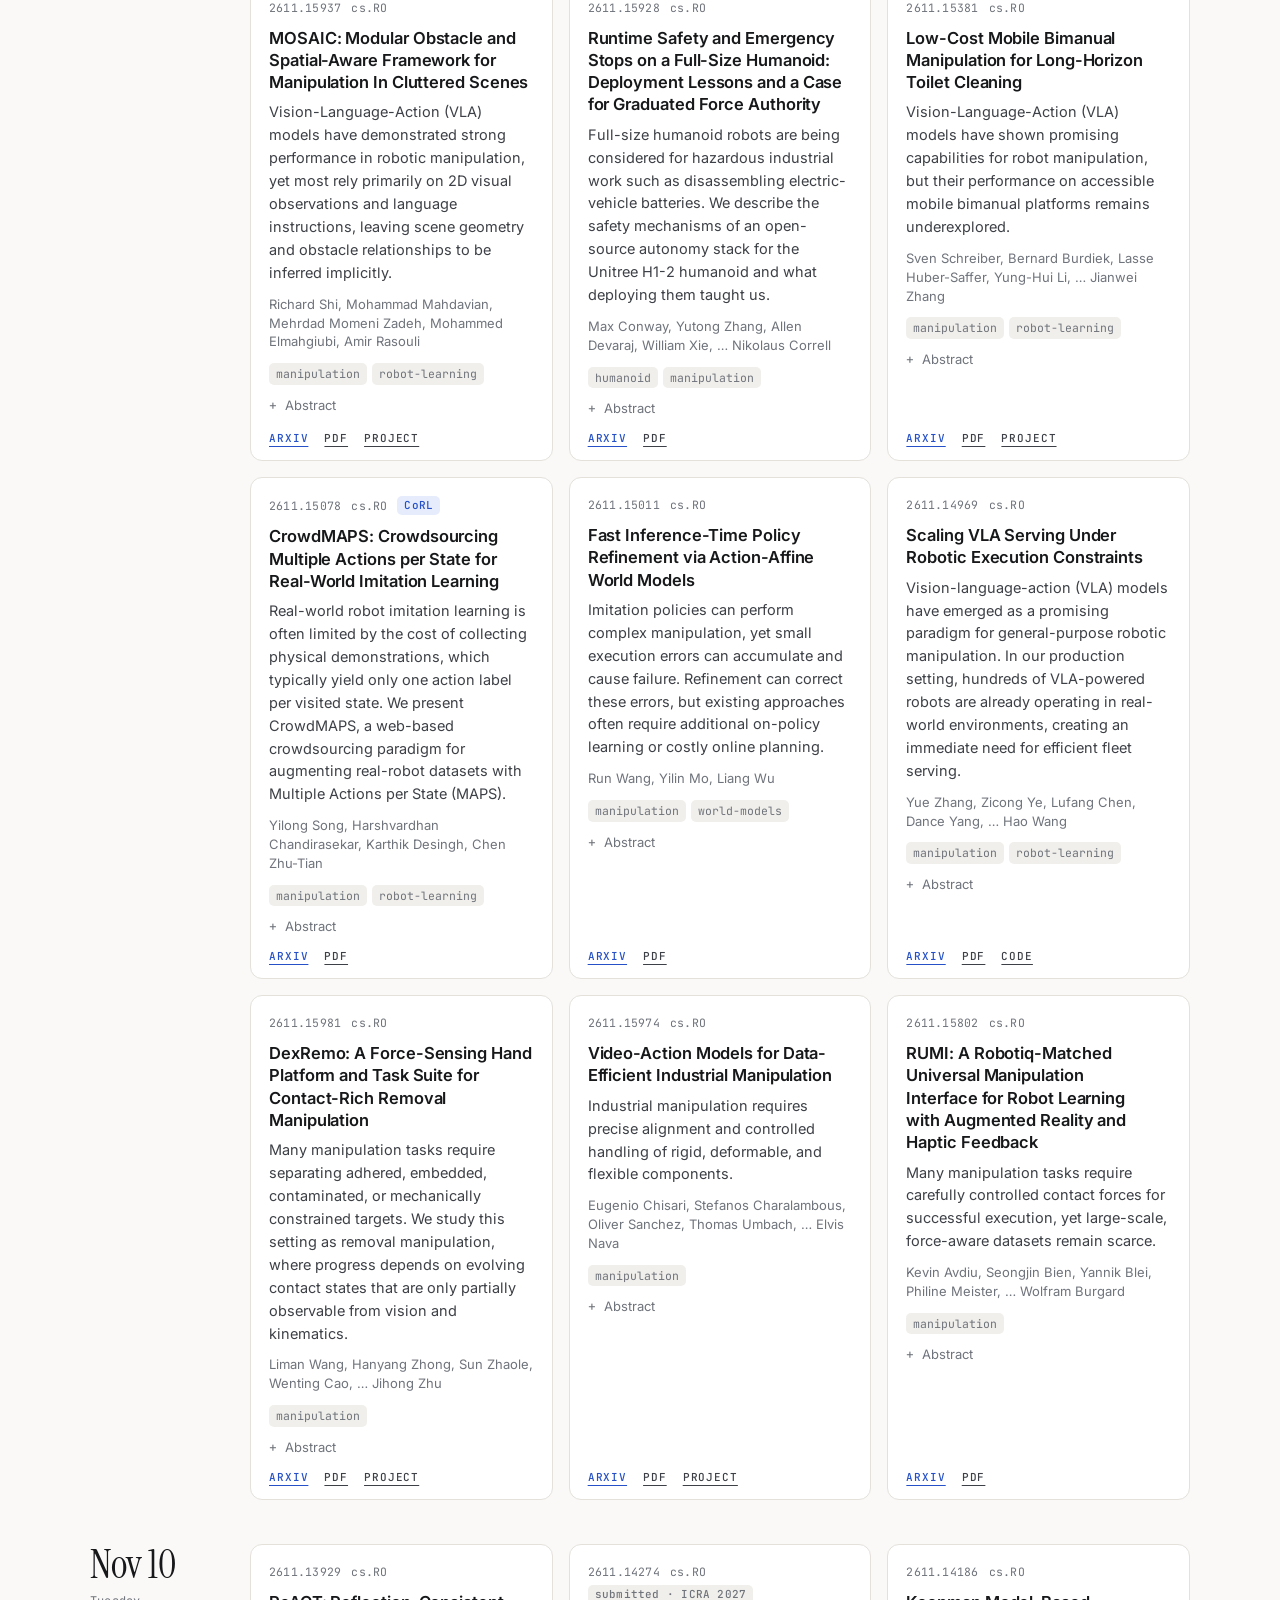
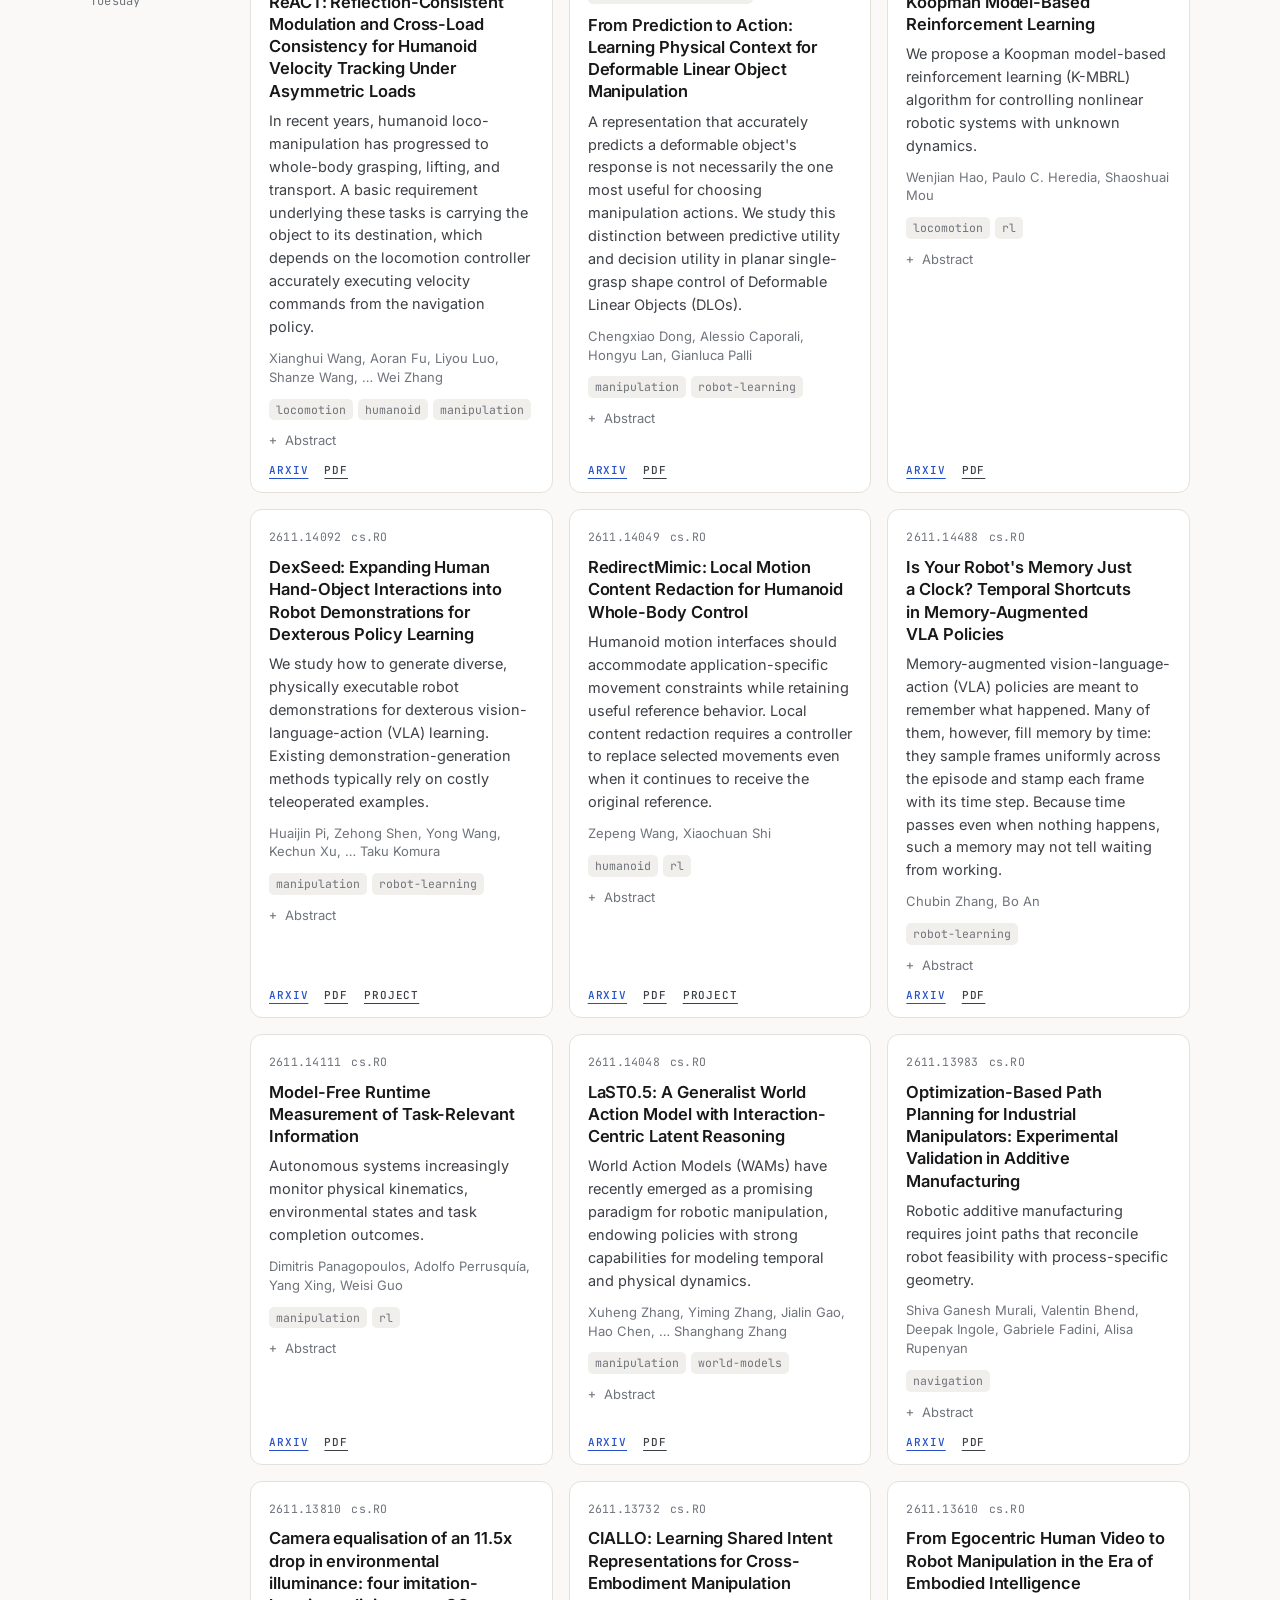
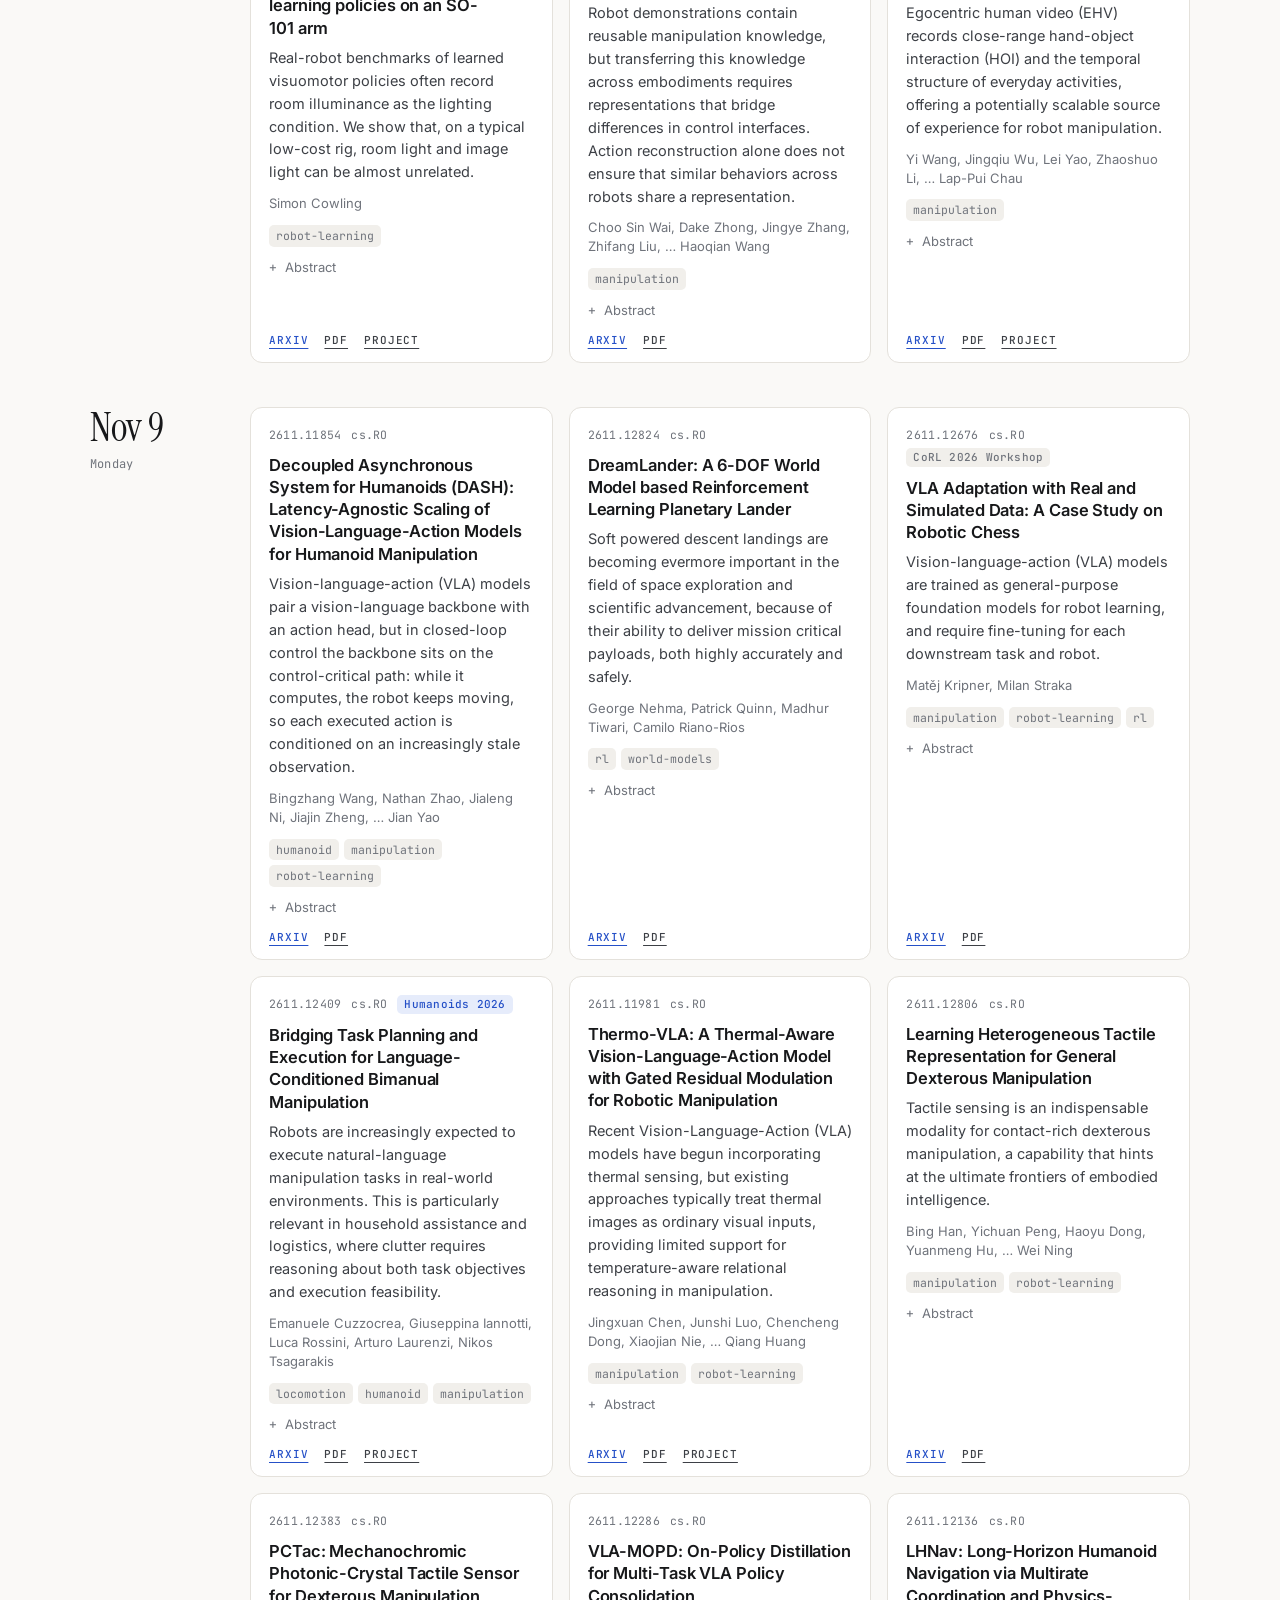
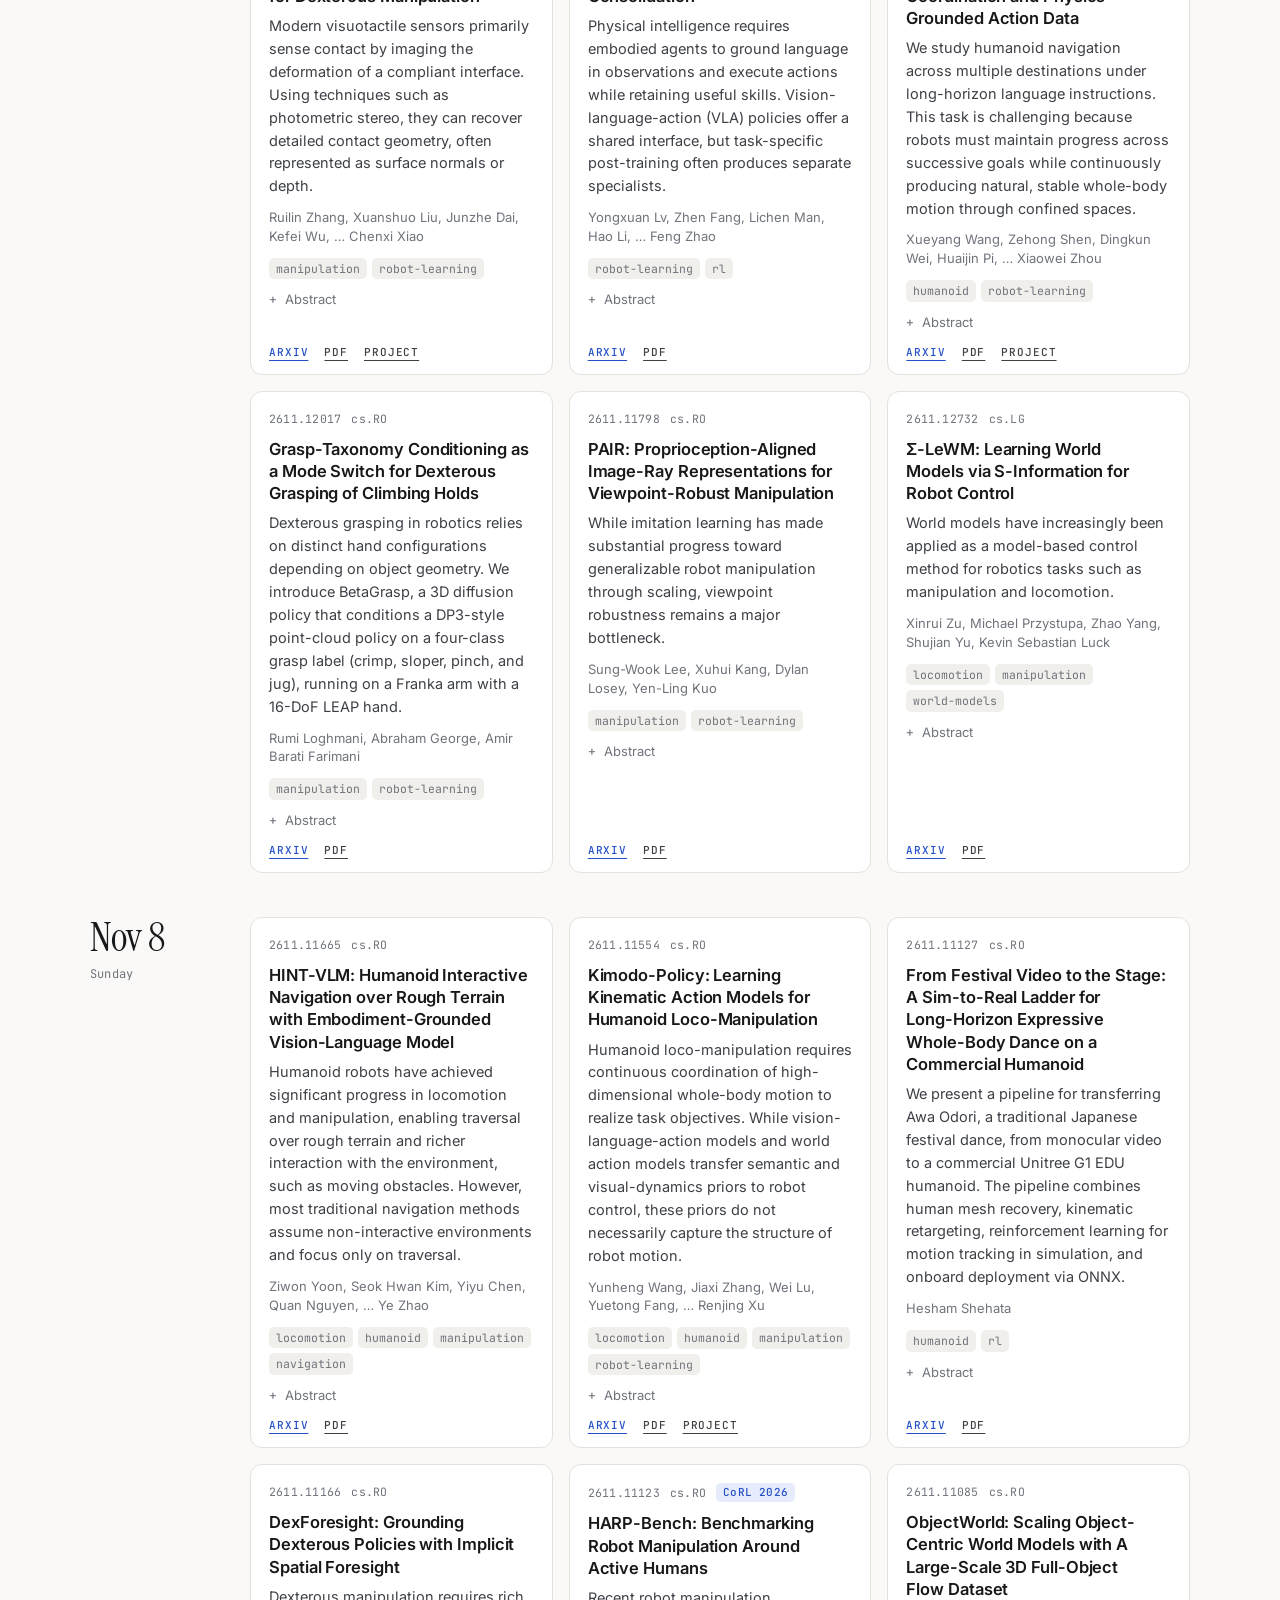
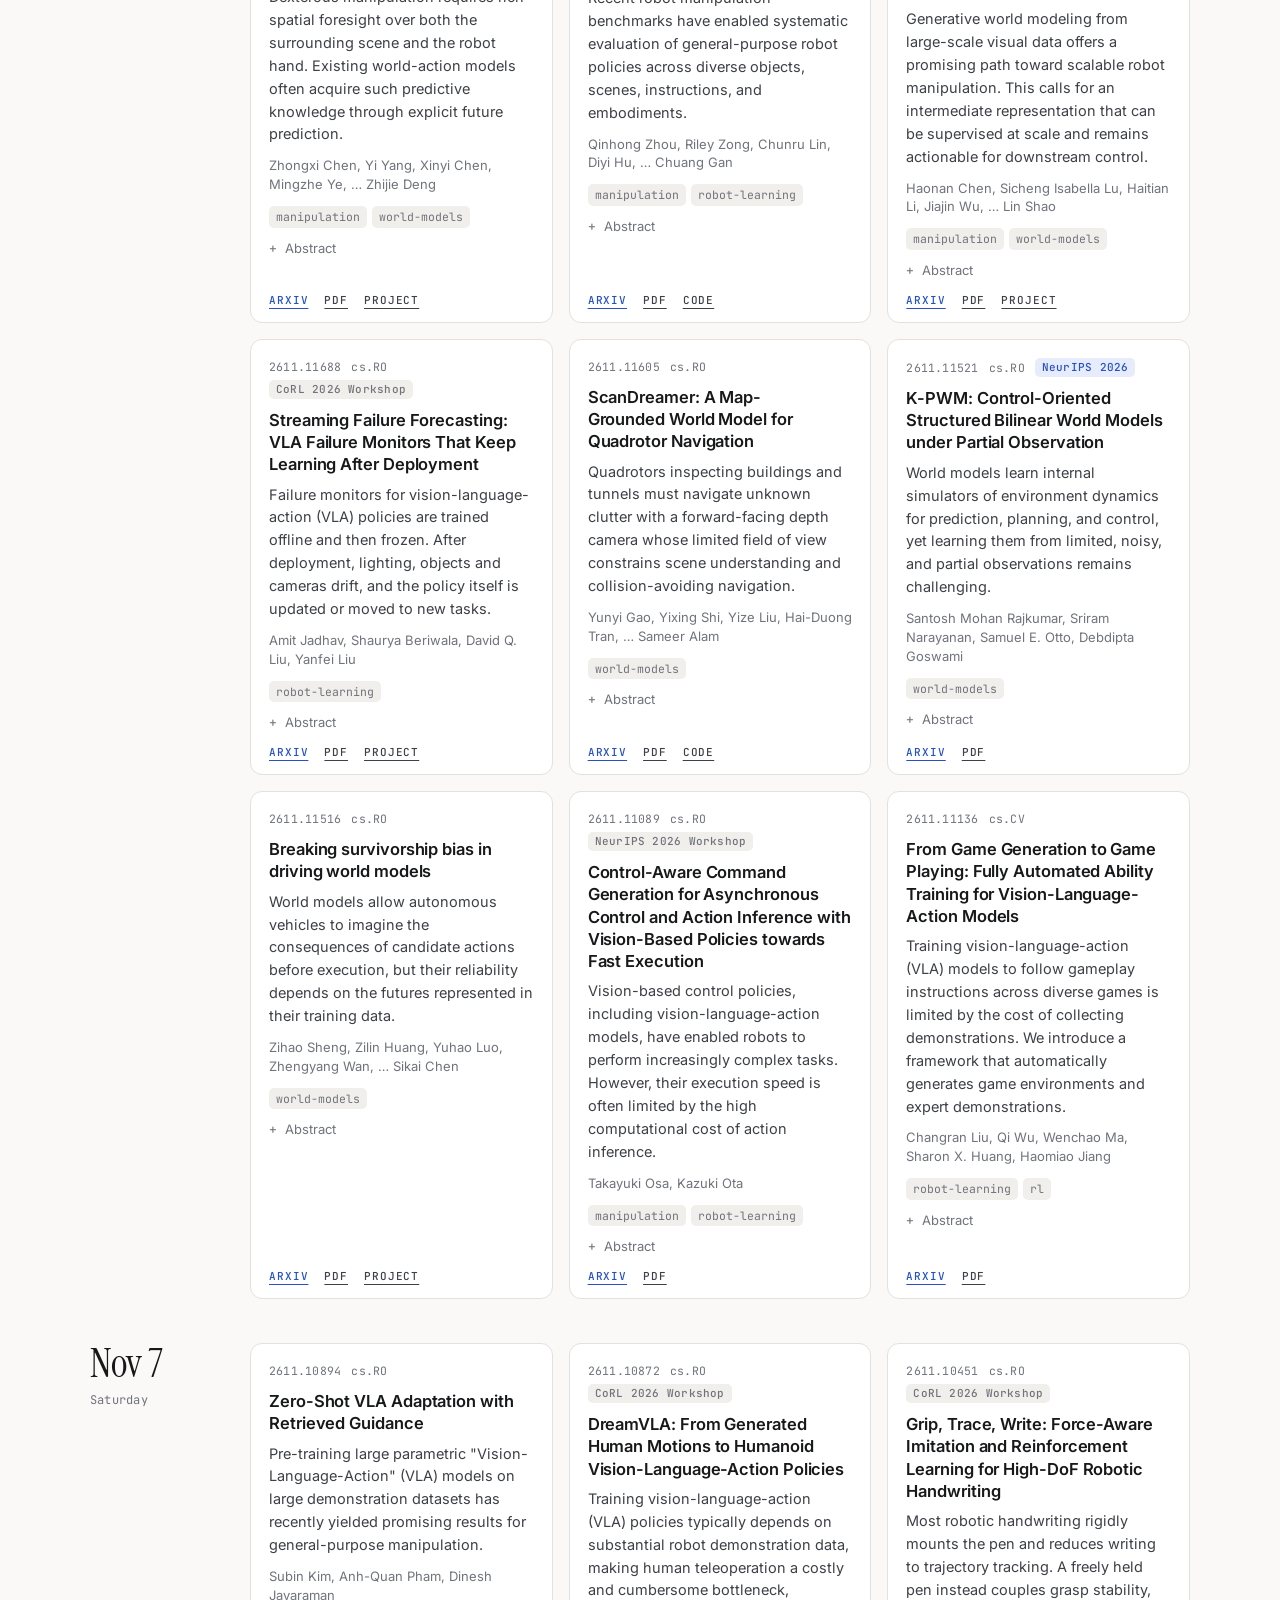
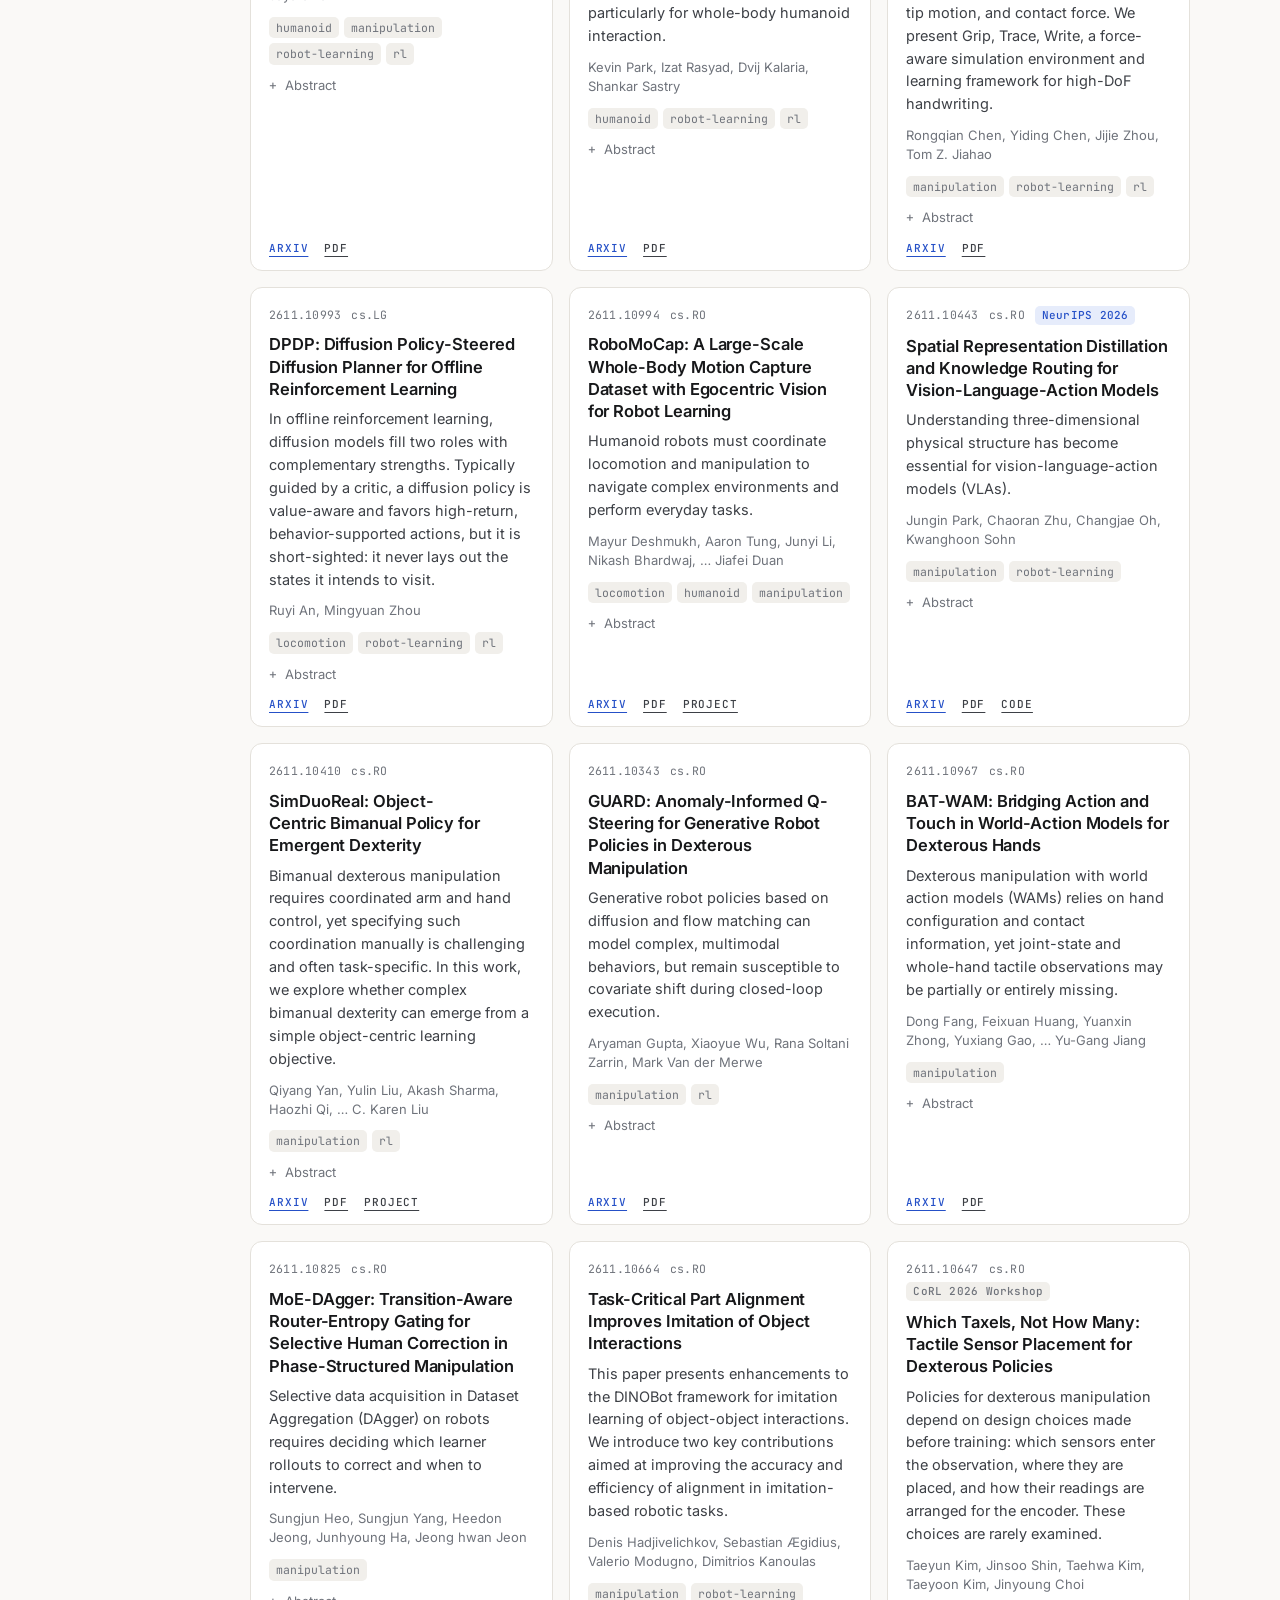
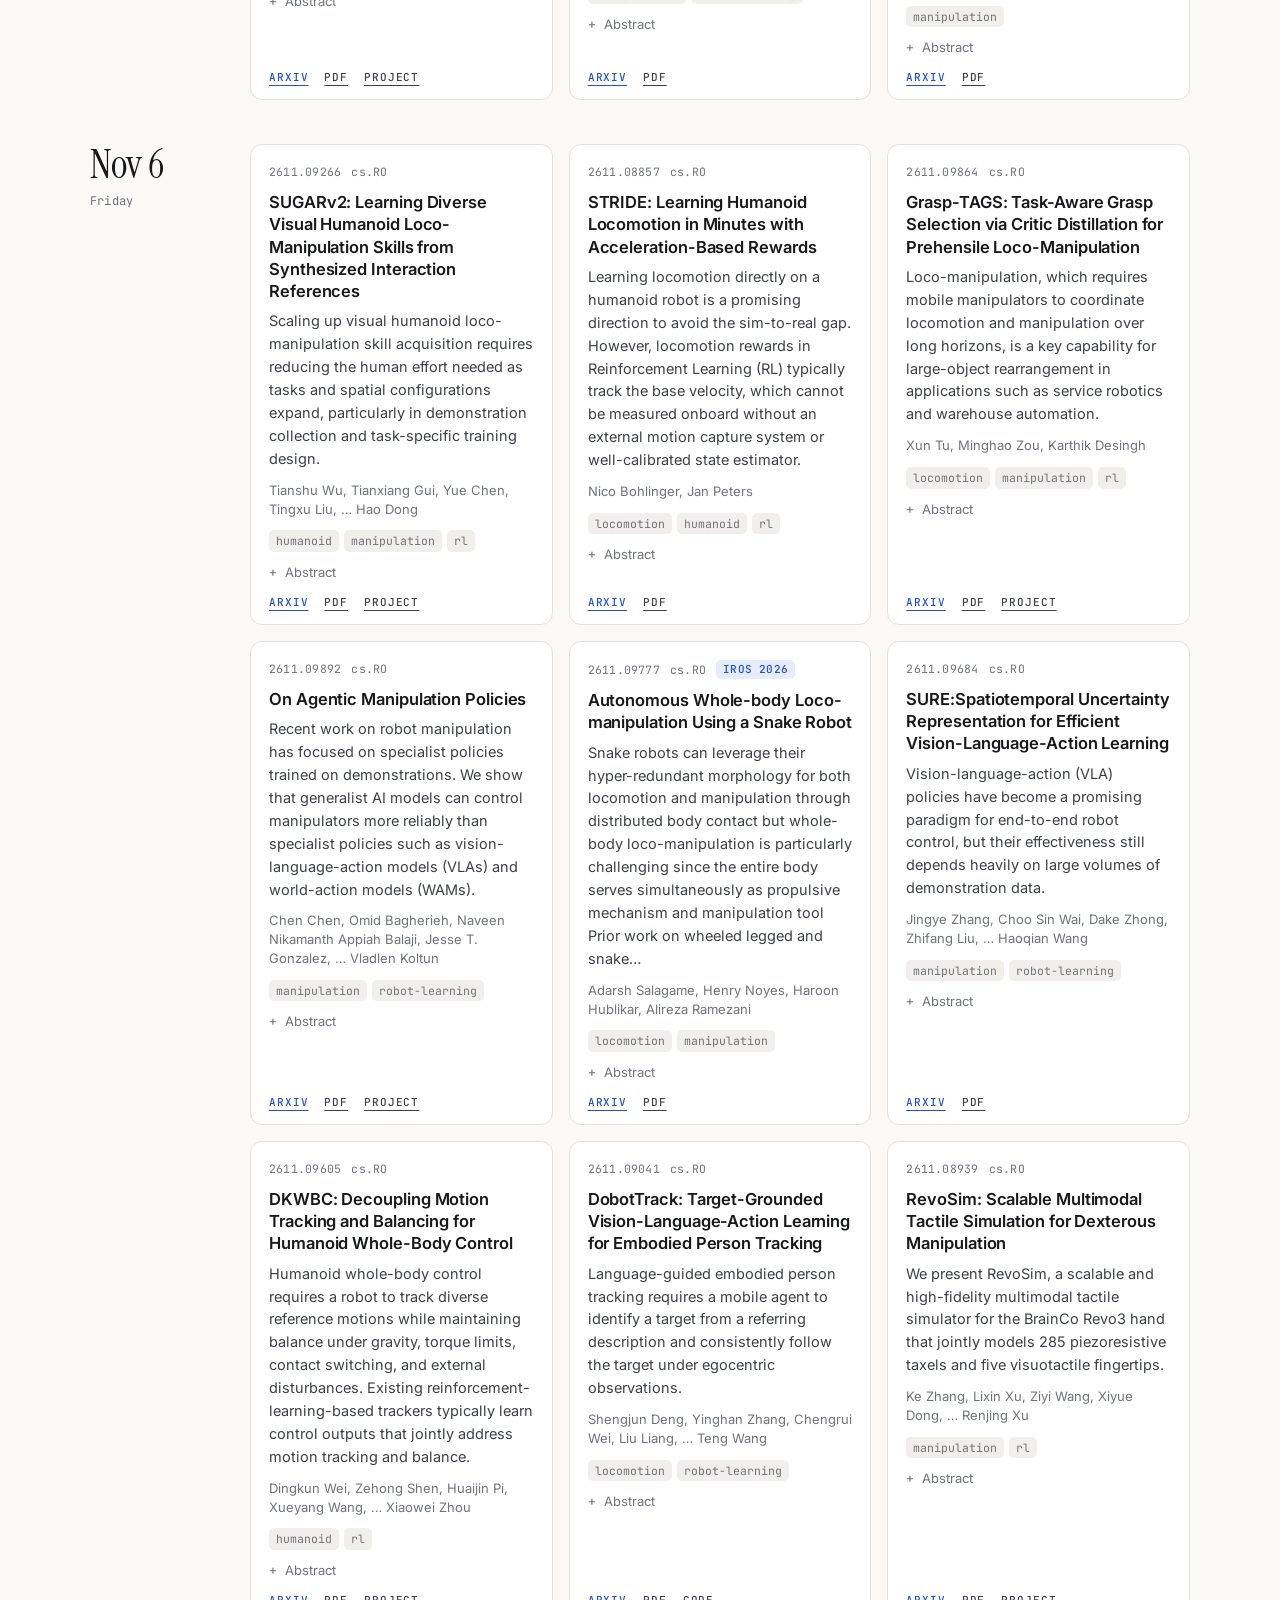
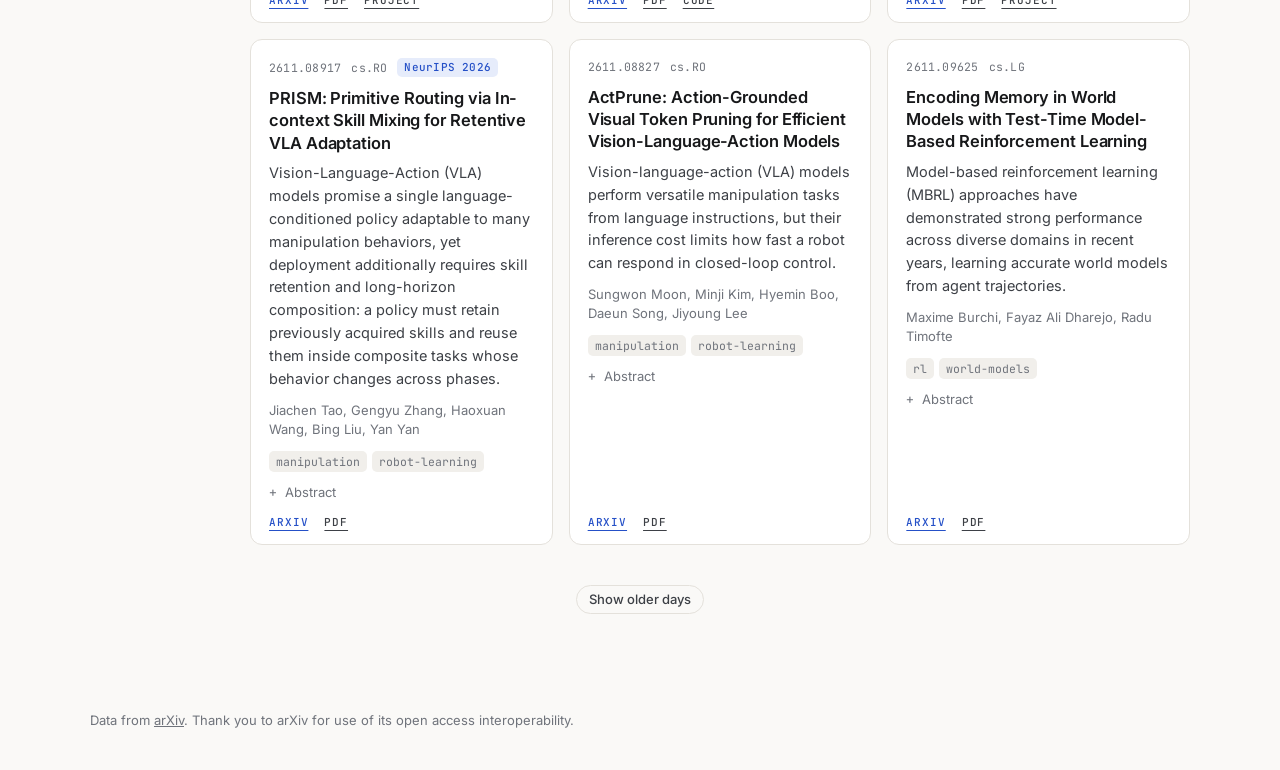
==== commit 4d48653d: "site: drop the name from the top bar Co-Authored-By: Claude Opus 5.5 <noreply@anthropic.com>" ====
--- a/site/papers/index.html
+++ b/site/papers/index.html
@@ -15,7 +15,6 @@
 <body>
 <header class="topbar">
   <div class="inner">
-    <a class="brand" href="../">Robin Schmid</a>
     <nav class="nav" aria-label="Main">
       <a href="./" aria-current="page">Papers</a>
       <a href="../repos/">Repos</a>
--- a/site/assets/style.css
+++ b/site/assets/style.css
@@ -73,9 +73,8 @@
 .topbar.scrolled { border-bottom-color: var(--line); }
 .topbar .inner {
   max-width: var(--max); margin: 0 auto; padding: 14px var(--side);
-  display: flex; align-items: center; gap: 20px;
-}
-.brand { font: 400 24px/1 var(--serif); text-decoration: none; letter-spacing: -.01em; margin-right: auto; }
+  display: flex; align-items: center; justify-content: flex-end; gap: 20px;
+}
 .nav { display: flex; gap: 4px; }
 .nav a {
   text-decoration: none; color: var(--mute); padding: 6px 10px; border-radius: 6px; font-size: 14.5px;
@@ -90,7 +89,6 @@
 .icon-btn svg { width: 16px; height: 16px; }
 @media (max-width: 480px) {
   .topbar .inner { gap: 8px; }
-  .brand { font-size: 20px; }
   .nav a { padding: 6px 7px; font-size: 14px; }
 }
 
@@ -179,6 +177,12 @@
 .card h3 { margin: 10px 0 0; font: 600 16.5px/1.35 var(--sans); text-wrap: pretty; letter-spacing: -.005em; }
 .card h3 a { text-decoration: none; }
 .card h3 a:hover { text-decoration: underline; text-underline-offset: 3px; }
+/* Paper figures are drawn on white, so the frame stays white in dark mode too. */
+.card .fig {
+  display: block; margin: 12px 0 0; aspect-ratio: 16 / 10; overflow: hidden;
+  background: #fff; border: 1px solid var(--line); border-radius: 8px;
+}
+.card .fig img { display: block; width: 100%; height: 100%; object-fit: contain; padding: 6px; }
 .card .summary { margin: 8px 0 0; color: var(--ink-2); font-size: 14.5px; line-height: 1.58; }
 .card .auth { margin: 10px 0 0; color: var(--mute); font-size: 13px; line-height: 1.45; }
 .card .tags { display: flex; flex-wrap: wrap; gap: 5px; margin-top: 12px; }
